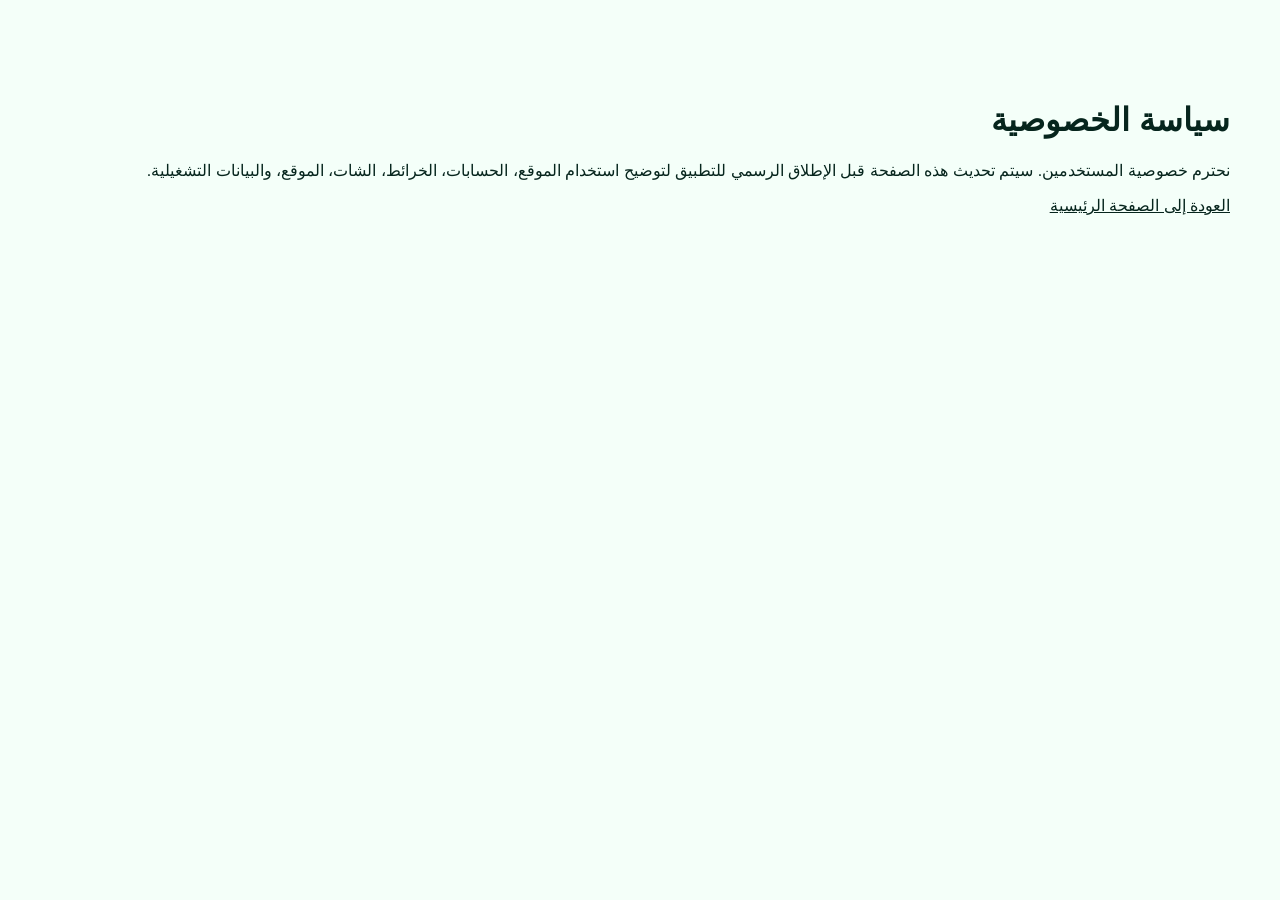
==== privacy.html @ a73cfc64 "Add files via upload" ====
<!doctype html><html lang="ar" dir="rtl"><head><meta charset="utf-8"><meta name="viewport" content="width=device-width,initial-scale=1"><title>Privacy — AloGo</title><link rel="stylesheet" href="styles.css?v=39"></head><body><main class="section"><h1>سياسة الخصوصية</h1><p>نحترم خصوصية المستخدمين. سيتم تحديث هذه الصفحة قبل الإطلاق الرسمي للتطبيق لتوضيح استخدام الموقع، الحسابات، الخرائط، الشات، الموقع، والبيانات التشغيلية.</p><p><a href="index.html">العودة إلى الصفحة الرئيسية</a></p></main></body></html>
---- styles.css ----
:root{--bg:#effcf6;--deep:#06251d;--green:#0fa76d;--green2:#006b4e;--mint:#bffbe1;--gold:#f7a934;--card:rgba(255,255,255,.82);--line:rgba(0,103,76,.12);--shadow:0 28px 80px rgba(0,79,54,.13);--radius:30px}*{box-sizing:border-box}html{scroll-behavior:smooth}body{margin:0;font-family:-apple-system,BlinkMacSystemFont,"Segoe UI",Tahoma,Arial,sans-serif;background:radial-gradient(circle at 50% 10%,#c7ffe7 0,#edfff7 35%,#f8fffc 70%);color:var(--deep);overflow-x:hidden}body:lang(ar){font-family:Tahoma,"Segoe UI",Arial,sans-serif}.skip{position:absolute;top:-100px}.motion-bg{position:fixed;inset:0;z-index:-2;overflow:hidden;background:linear-gradient(135deg,#f7fffb,#e9fff5 46%,#f9fffc)}.motion-bg:before{content:"";position:absolute;inset:-20%;background-image:linear-gradient(120deg,transparent 0 48%,rgba(10,139,92,.16) 49%,transparent 51%),linear-gradient(20deg,transparent 0 47%,rgba(4,100,71,.1) 49%,transparent 52%);background-size:270px 210px;animation:bgPan 18s linear infinite;opacity:.4}.glow{position:absolute;border-radius:50%;filter:blur(8px);opacity:.62;animation:float 8s ease-in-out infinite}.g1{width:430px;height:430px;background:#55f3b0;top:10%;right:-120px}.g2{width:350px;height:350px;background:#7de7ff;bottom:10%;left:-130px;animation-delay:-3s}.g3{width:260px;height:260px;background:#d7ffaf;top:52%;left:30%;animation-delay:-5s}.route{position:absolute;width:140vw;height:170px;border-top:3px dashed rgba(0,102,72,.22);border-radius:50%;transform:rotate(-16deg);animation:routeMove 16s linear infinite}.r1{top:13%;left:-20vw}.r2{top:46%;left:-28vw;animation-delay:-5s}.r3{bottom:4%;left:-35vw;animation-delay:-10s}.dot{position:absolute;width:14px;height:14px;border-radius:50%;background:#10c981;box-shadow:0 0 0 8px rgba(16,201,129,.15),0 0 24px #10c981;z-index:-1;animation:dotRun 7s linear infinite}.d1{top:22%;left:-20px}.d2{top:53%;left:-20px;animation-delay:-2.2s}.d3{top:77%;left:-20px;animation-delay:-4s}.d4{top:35%;left:-20px;background:#f4a634;box-shadow:0 0 0 8px rgba(244,166,52,.16),0 0 24px #f4a634;animation-delay:-5.5s}@keyframes bgPan{to{background-position:270px 210px}}@keyframes routeMove{to{transform:rotate(-16deg) translateX(180px)}}@keyframes dotRun{0%{transform:translateX(0) translateY(0);opacity:0}10%,90%{opacity:1}100%{transform:translateX(110vw) translateY(-78px);opacity:0}}@keyframes float{50%{transform:translate3d(24px,-30px,0) scale(1.08)}}a{color:inherit}.header{position:sticky;top:12px;width:min(1180px,calc(100% - 24px));margin:12px auto 0;z-index:50;display:grid;grid-template-columns:auto 1fr auto auto;align-items:center;gap:14px;padding:12px;border:1px solid rgba(8,103,73,.12);background:rgba(255,255,255,.78);backdrop-filter:blur(18px);border-radius:28px;box-shadow:0 20px 55px rgba(0,78,51,.1)}.brand{display:flex;align-items:center;gap:10px;text-decoration:none;justify-self:end}.brand-text{font-weight:1000;font-size:34px;letter-spacing:-1px}.brand-text span,.footer-brand span{color:var(--green)}.brand-img{width:54px;height:54px;border-radius:15px;object-fit:cover;box-shadow:0 10px 28px rgba(0,80,50,.18);background:transparent}.nav{display:flex;justify-content:center;gap:4px}.nav a{text-decoration:none;font-weight:900;padding:12px 14px;border-radius:15px}.nav a:hover{background:#edfff7;color:var(--green2)}.lang{border:0;background:#fff;padding:13px 18px;border-radius:18px;font-weight:900;box-shadow:inset 0 0 0 1px rgba(0,0,0,.08);color:var(--deep)}.menu{width:54px;height:54px;border:0;border-radius:18px;background:#fff;display:none;align-items:center;justify-content:center;flex-direction:column;gap:5px;box-shadow:0 12px 30px rgba(0,0,0,.08)}.menu i,.mini-menu i{width:20px;height:2px;background:#122b24;border-radius:999px}.section{width:min(1180px,calc(100% - 32px));margin:0 auto;padding:80px 0}.hero{min-height:calc(100vh - 90px);display:grid;grid-template-columns:1.02fr .98fr;align-items:center;gap:50px;padding-top:95px}.eyebrow{display:flex;align-items:center;gap:12px;color:var(--green2);font-weight:1000}.eyebrow span{width:38px;height:4px;border-radius:999px;background:linear-gradient(90deg,var(--green),var(--gold))}.hero h1{font-size:clamp(50px,7vw,92px);line-height:.96;margin:18px 0;letter-spacing:-2.2px}.hero h1 span{display:block;color:var(--green);text-shadow:0 12px 36px rgba(16,167,109,.22)}.lead{font-size:22px;line-height:1.9;color:#385b50;max-width:640px;font-weight:600}.hero-actions{display:flex;flex-wrap:wrap;gap:14px;margin:30px 0}.btn{display:inline-flex;align-items:center;justify-content:center;min-height:58px;padding:0 28px;border-radius:20px;text-decoration:none;font-weight:1000;font-size:18px}.primary{background:linear-gradient(135deg,#19df92,#047c57);color:#fff;box-shadow:0 18px 40px rgba(18,185,121,.24)}.secondary{background:#fff;box-shadow:inset 0 0 0 1px rgba(0,0,0,.08)}.chips{display:flex;flex-wrap:wrap;gap:12px}.chips span{background:rgba(255,255,255,.78);border:1px solid rgba(0,105,72,.1);border-radius:999px;padding:12px 18px;font-weight:900;color:#28594a}.hero-art{display:grid;place-items:center}.logo-stage{position:relative;width:min(530px,88vw);aspect-ratio:1;border-radius:56px}.main-icon{width:100%;height:100%;object-fit:cover;border-radius:56px;filter:drop-shadow(0 44px 72px rgba(0,65,46,.22));animation:iconFloat 5.5s ease-in-out infinite}.logo-ring{position:absolute;inset:-12px;border-radius:64px;border:1px solid rgba(25,214,137,.36);box-shadow:0 0 45px rgba(28,230,151,.18);animation:ringPulse 3.2s ease-in-out infinite}.logo-spark{position:absolute;width:16px;height:16px;border-radius:50%;background:#fff;box-shadow:0 0 16px #fff,0 0 32px #16d98c,0 0 55px #16d98c;left:22%;top:43%;animation:sparkMove 4.8s ease-in-out infinite}@keyframes iconFloat{50%{transform:translateY(-8px) scale(1.012)}}@keyframes ringPulse{50%{opacity:.45;transform:scale(1.025)}}@keyframes sparkMove{0%{left:21%;top:43%;opacity:0}14%,88%{opacity:1}45%{left:55%;top:42%}72%{left:74%;top:43%}100%{left:21%;top:43%;opacity:0}}.phone-section{display:grid;grid-template-columns:.9fr 1fr;gap:56px;align-items:center}.phone-wrap{display:grid;place-items:center}.phone{position:relative;width:min(400px,92vw);height:780px;border:11px solid #071c17;border-radius:55px;background:#fff;overflow:hidden;box-shadow:0 40px 85px rgba(0,58,42,.2)}.notch{position:absolute;top:16px;left:50%;transform:translateX(-50%);width:135px;height:38px;border-radius:999px;background:#06120f;z-index:8}.phone-head{height:86px;padding:20px 28px 8px;display:flex;align-items:center;justify-content:space-between}.phone-head strong{font-size:22px}.phone-head strong span{color:var(--green)}.avatar{display:grid;place-items:center;width:44px;height:44px;border-radius:50%;background:#08734f;color:#fff;font-weight:1000}.mini-menu{width:44px;height:44px;display:flex;align-items:center;justify-content:center;flex-direction:column;gap:5px;border:0;border-radius:15px;background:#fff;box-shadow:0 8px 24px rgba(0,0,0,.06)}.mapbox{position:relative;height:255px;overflow:hidden}.map-svg{position:absolute;inset:0;width:100%;height:100%}.map-veh{position:absolute;display:block}.map-veh.car{width:31px;height:16px;border-radius:12px 14px 5px 5px;background:#11a96d;box-shadow:0 5px 12px rgba(0,0,0,.18)}.map-veh.car:before{content:"";position:absolute;inset:3px 6px auto;height:5px;background:#eafff4;border-radius:6px}.map-veh.car:after{content:"";position:absolute;bottom:-3px;left:5px;width:5px;height:5px;border-radius:50%;background:#08221a;box-shadow:16px 0 #08221a}.map-veh.truck{width:34px;height:20px;background:#0c6047;border-radius:5px 8px 4px 4px;box-shadow:0 5px 12px rgba(0,0,0,.18)}.map-veh.truck:before{content:"";position:absolute;right:-10px;bottom:0;width:13px;height:15px;background:#0c6047;border-radius:7px 5px 3px 1px}.map-veh.truck:after{content:"";position:absolute;bottom:-3px;left:5px;width:5px;height:5px;border-radius:50%;background:#08221a;box-shadow:20px 0 #08221a}.map-veh.a{left:78px;top:86px;transform:rotate(-20deg)}.map-veh.b{right:88px;top:72px;transform:rotate(18deg)}.map-veh.c{left:188px;top:45px;transform:rotate(9deg)}.map-veh.d{right:54px;bottom:48px;transform:rotate(-14deg)}.stats{position:absolute;top:140px;left:24px;right:24px;z-index:5;display:grid;grid-template-columns:repeat(3,1fr);background:rgba(255,255,255,.93);border:1px solid #e2eee8;border-radius:24px;box-shadow:0 14px 28px rgba(0,0,0,.08);padding:12px 4px}.stats span{text-align:center;border-inline-end:1px solid #e5eee9}.stats span:last-child{border:0}.stats b{font-size:30px;display:block}.stats em{font-style:normal;color:#617a70;font-size:12px;font-weight:900}.ride-sheet{position:absolute;left:0;right:0;bottom:0;background:rgba(255,255,255,.98);border-radius:34px 34px 0 0;padding:22px 16px 18px;box-shadow:0 -18px 44px rgba(0,0,0,.12)}.grab{width:70px;height:6px;border-radius:999px;background:#d7dfdb;margin:0 auto 17px}.sheet-head{display:flex;justify-content:space-between;align-items:center;margin-bottom:13px}.sheet-head strong{font-size:28px}.sheet-head span{color:#81928b;font-weight:900}.ride{display:grid;grid-template-columns:42px 76px 1fr;gap:12px;align-items:center;min-height:80px;border:1px solid #e2e9e5;border-radius:22px;padding:10px;margin:10px 0;background:#fff}.ride.selected{border-color:#18c180;background:linear-gradient(90deg,#effff7,#fff)}.check,.radio{width:40px;height:40px;border-radius:50%;display:grid;place-items:center;font-weight:1000}.check{background:#17be7b;color:#fff}.radio{border:3px solid #d3ded9}.veh-thumb{width:76px;height:52px;border-radius:14px;background:#effbf5;display:grid;place-items:center;position:relative;overflow:hidden}.veh-thumb:before{content:"";position:absolute;inset:auto 8px 9px;height:7px;border-radius:999px;background:rgba(9,102,73,.08)}.veh-thumb:after{content:"";display:block;background:linear-gradient(135deg,#05724f,#18c982);position:relative}.car-svg:after{width:54px;height:22px;border-radius:24px 26px 8px 8px;clip-path:polygon(3% 70%,13% 42%,30% 38%,42% 20%,67% 20%,83% 40%,95% 46%,100% 72%,88% 78%,84% 96%,72% 96%,68% 78%,29% 78%,25% 96%,13% 96%,9% 78%)}.vip-svg:after{width:58px;height:22px;background:linear-gradient(135deg,#06251d,#0a6b4c);border-radius:24px 26px 8px 8px;clip-path:polygon(2% 70%,11% 38%,29% 34%,43% 14%,70% 15%,86% 37%,97% 44%,100% 70%,88% 78%,84% 96%,73% 96%,69% 78%,29% 78%,25% 96%,13% 96%,9% 78%)}.van-svg:after{width:58px;height:28px;border-radius:14px 18px 7px 7px;clip-path:polygon(4% 78%,4% 38%,22% 28%,73% 28%,91% 43%,100% 75%,91% 82%,88% 96%,76% 96%,72% 82%,28% 82%,24% 96%,12% 96%,9% 82%)}.pickup-svg:after{width:62px;height:29px;border-radius:6px;clip-path:polygon(2% 80%,2% 35%,52% 35%,52% 14%,75% 14%,91% 35%,98% 75%,89% 83%,86% 96%,75% 96%,71% 83%,29% 83%,25% 96%,14% 96%,10% 83%)}.ride b{display:block;font-size:20px}.ride small{color:#62786f;font-weight:700}.confirm{width:100%;height:58px;border:0;border-radius:20px;background:linear-gradient(135deg,#16de8e,#07865d);color:#fff;font-size:22px;font-weight:1000;margin-top:12px}.phone-caption{max-width:390px;text-align:center;color:#3f6b5b;font-weight:900}.smart-copy h2,.section-head h2,.chat-copy h2,.download h2,.support h2{font-size:clamp(34px,5vw,62px);line-height:1.05}.smart-copy p,.feature p,.audience p,.chat-copy p,.download p,.support p{color:#45695d;font-weight:650;line-height:1.8}.section-kicker,.section-head p{color:var(--green2);font-weight:1000}.section-head{text-align:center;max-width:760px;margin:0 auto 38px}.feature-grid,.audiences{display:grid;grid-template-columns:repeat(3,1fr);gap:18px}.feature,.audience,.chat-box,.download,.support{background:var(--card);border:1px solid rgba(6,93,64,.1);border-radius:28px;box-shadow:var(--shadow);backdrop-filter:blur(14px)}.feature,.audience{padding:26px}.ico{display:block;width:56px;height:56px;border-radius:18px;background:linear-gradient(135deg,#fff,#eafff5);box-shadow:inset 0 0 0 2px rgba(17,185,122,.12);position:relative}.ico:after{content:"";position:absolute;inset:17px;border-radius:8px;background:var(--green)}.feature h3{font-size:23px}.audience span{color:var(--green);font-weight:1000}.audience h2{font-size:31px}.chat-section{display:grid;grid-template-columns:1fr .9fr;gap:24px;align-items:center}.chat-box{padding:20px;background:linear-gradient(180deg,rgba(255,255,255,.93),rgba(233,255,246,.84))}.chat-top{font-weight:1000;margin-bottom:16px}.bubble{max-width:82%;padding:13px 14px;border-radius:18px 18px 5px 18px;background:#eafff4;font-weight:800;margin:10px 0}.bubble.alt{margin-inline-start:auto;background:#0eb977;color:#fff;border-radius:18px 18px 18px 5px}.voice{width:150px;display:flex;align-items:center;gap:8px;border-radius:22px;background:#fff;padding:12px 14px;box-shadow:0 12px 25px rgba(0,0,0,.06)}.voice span{height:7px;border-radius:999px;flex:1;background:linear-gradient(90deg,#13d785,#e8fff4)}.chat-input{margin-top:15px;background:#fff;border-radius:18px;padding:14px;color:#7a9289}.download,.support{display:flex;align-items:center;justify-content:space-between;gap:24px;padding:30px}.store-row,.contact-cards{display:flex;gap:12px;flex-wrap:wrap}.store{background:#061f18;color:#fff;border-radius:20px;min-width:170px;padding:14px 18px}.store small{display:block;color:#9bf2c7}.store b{font-size:20px}.contact-cards a{background:#fff;text-decoration:none;border-radius:18px;padding:14px 18px;font-weight:1000}.whatsapp{position:fixed;left:20px;bottom:20px;width:60px;height:60px;border-radius:50%;background:#18c982;display:grid;place-items:center;color:#fff;text-decoration:none;font-weight:1000;box-shadow:0 18px 40px rgba(18,190,122,.38);z-index:80}.whatsapp span{border:2px solid #fff;border-radius:999px;padding:5px;font-size:13px}.footer{width:min(1180px,calc(100% - 32px));margin:50px auto 0;padding:34px 0;display:grid;grid-template-columns:1.2fr repeat(3,.8fr);gap:22px;border-top:1px solid rgba(0,0,0,.08)}.footer-brand img{width:64px;height:64px;border-radius:18px;vertical-align:middle;margin-inline-end:10px}.footer-brand strong{font-size:28px}.footer a,.footer p{display:block;color:#567267;margin:8px 0}.copyright{grid-column:1/-1;text-align:center}.reveal{opacity:0;transform:translateY(24px);transition:opacity .7s ease,transform .7s ease}.reveal.show{opacity:1;transform:none}@media (max-width:900px){.header{grid-template-columns:auto 1fr auto;gap:10px}.menu{display:flex}.nav{position:absolute;top:78px;left:8px;right:8px;background:rgba(255,255,255,.96);box-shadow:var(--shadow);border-radius:22px;padding:16px;display:none;flex-direction:column}.nav.open{display:flex}.brand{justify-self:center}.brand-text{display:none}.brand-img{width:54px;height:54px}.hero,.phone-section,.chat-section{grid-template-columns:1fr;text-align:center}.hero{padding-top:58px;gap:20px}.hero-copy{order:2}.hero-art{order:1}.lead{margin:auto}.hero-actions,.chips{justify-content:center}.feature-grid,.audiences{grid-template-columns:1fr}.download,.support{display:block}.store-row,.contact-cards{justify-content:center;margin-top:18px}.footer{grid-template-columns:1fr 1fr}.phone{height:730px}.route{border-top-width:3px}.dot{z-index:-1}}@media (max-width:520px){.header{width:calc(100% - 18px);padding:9px;border-radius:23px;top:8px}.menu{width:52px;height:52px}.lang{max-width:135px;padding:13px 14px;font-size:16px}.section{width:calc(100% - 24px);padding:56px 0}.hero h1{font-size:44px;letter-spacing:-1px}.lead{font-size:18px}.logo-stage{width:min(305px,76vw);border-radius:36px}.main-icon{border-radius:36px}.hero-art{min-height:330px}.phone{width:min(390px,96vw);height:704px;border-width:9px;border-radius:46px}.notch{width:118px;height:33px}.phone-head{height:76px}.mapbox{height:216px}.stats{top:121px;left:16px;right:16px}.ride-sheet{padding:18px 12px}.sheet-head strong{font-size:24px}.ride{grid-template-columns:36px 68px 1fr;min-height:76px;gap:8px;border-radius:18px}.veh-thumb{width:68px;height:48px}.ride b{font-size:19px}.ride small{font-size:12px}.confirm{height:54px}.smart-copy{margin-top:8px}.footer{grid-template-columns:1fr}.whatsapp{width:56px;height:56px;bottom:16px;left:16px}.g1{width:360px;height:360px}.g2{width:280px;height:280px}.dot{width:16px;height:16px;box-shadow:0 0 0 9px rgba(16,201,129,.14),0 0 28px #10c981}.d4{box-shadow:0 0 0 9px rgba(244,166,52,.16),0 0 28px #f4a634}}


/* v34 hero update */
.mockup-stage{position:relative;width:min(540px,92vw);border-radius:42px;overflow:visible}.hero-mockup{display:block;width:100%;height:auto;border-radius:42px;box-shadow:0 42px 90px rgba(0,64,44,.22)}.mockup-badge{position:absolute;top:18px;right:18px;width:84px;height:84px;border-radius:24px;background:rgba(255,255,255,.94);box-shadow:0 18px 45px rgba(0,55,39,.18);display:grid;place-items:center;padding:8px;border:1px solid rgba(11,111,79,.12)}.mockup-badge img{width:100%;height:100%;object-fit:cover;border-radius:18px}.hero-copy .lead{max-width:620px}.chips span{font-size:15px}.hero-art{align-self:center}.phone-section{padding-top:40px}@media (max-width:900px){.hero{min-height:auto;padding-top:42px;gap:28px}.mockup-stage{width:min(430px,90vw)}.mockup-badge{width:72px;height:72px;top:14px;right:14px}.hero-copy{order:2}.hero-art{order:1}.hero-copy .lead{max-width:none}}@media (max-width:520px){.hero{padding-top:26px;gap:18px}.mockup-stage{width:min(340px,88vw)}.hero-mockup{border-radius:32px}.mockup-badge{width:62px;height:62px;border-radius:18px;padding:6px;top:12px;right:12px}.hero-copy h1{font-size:clamp(38px,10vw,52px)}.hero-copy .lead{font-size:17px;line-height:1.75}.chips span{font-size:14px;padding:10px 14px}}

/* V35 — mobile-first animation reliability and final hero polish */
body{position:relative;background:#f4fff9;}
.motion-bg{
  z-index:0 !important;
  pointer-events:none;
  -webkit-transform:translateZ(0);
  transform:translateZ(0);
  will-change:transform;
  background:
    radial-gradient(circle at 18% 18%, rgba(61,242,172,.30), transparent 34%),
    radial-gradient(circle at 86% 76%, rgba(14,199,131,.26), transparent 30%),
    linear-gradient(135deg,#f8fffc 0%,#e9fff5 48%,#f7fffb 100%) !important;
}
.header, main, .footer, .whatsapp{position:relative;z-index:3}
.motion-bg .glow{z-index:0;will-change:transform,opacity;-webkit-transform:translateZ(0);transform:translateZ(0)}
.motion-bg .route{
  z-index:1;
  will-change:transform,opacity;
  -webkit-transform:translateZ(0) rotate(-16deg);
  transform:translateZ(0) rotate(-16deg);
  opacity:.9;
  border-top-color:rgba(0,102,72,.28);
}
.motion-bg .dot,
.motion-bg .trail-dot{
  z-index:2 !important;
  will-change:transform,opacity;
  -webkit-transform:translate3d(0,0,0);
  transform:translate3d(0,0,0);
  backface-visibility:hidden;
  -webkit-backface-visibility:hidden;
}
.motion-bg .trail-dot{
  position:absolute;
  width:13px;
  height:13px;
  border-radius:999px;
  background:#12d78b;
  box-shadow:0 0 0 8px rgba(18,215,139,.13),0 0 26px rgba(18,215,139,.95);
  opacity:0;
  -webkit-animation:trailRunA 7.5s linear infinite;
  animation:trailRunA 7.5s linear infinite;
}
.motion-bg .trail-dot.amber{
  background:#f4a533;
  box-shadow:0 0 0 8px rgba(244,165,51,.14),0 0 26px rgba(244,165,51,.95);
}
.t1{top:15%;left:-20px;animation-delay:0s}
.t2{top:33%;left:-20px;animation-delay:-1.5s}
.t3{top:51%;left:-20px;animation-delay:-3s}
.t4{top:70%;left:-20px;animation-delay:-4.5s}
.t5{top:82%;left:-20px;animation-delay:-6s}
.t6{top:24%;left:-20px;animation-delay:-5.2s}
@keyframes trailRunA{
  0%{opacity:0;transform:translate3d(0,0,0) scale(.75)}
  8%{opacity:1}
  52%{opacity:1;transform:translate3d(52vw,-38px,0) scale(1)}
  92%{opacity:1}
  100%{opacity:0;transform:translate3d(112vw,-104px,0) scale(.75)}
}
@-webkit-keyframes trailRunA{
  0%{opacity:0;-webkit-transform:translate3d(0,0,0) scale(.75)}
  8%{opacity:1}
  52%{opacity:1;-webkit-transform:translate3d(52vw,-38px,0) scale(1)}
  92%{opacity:1}
  100%{opacity:0;-webkit-transform:translate3d(112vw,-104px,0) scale(.75)}
}
.hero-mockup{background:#fff;object-fit:cover}
.mockup-stage:before{
  content:"";
  position:absolute;
  inset:-18px;
  border-radius:48px;
  background:linear-gradient(135deg,rgba(22,217,140,.28),rgba(255,255,255,.04),rgba(244,166,52,.14));
  filter:blur(18px);
  z-index:-1;
}
.mockup-badge{display:none}
.hero-copy .eyebrow b{line-height:1.6}
.hero h1{max-width:720px}
.hero .lead{max-width:700px}
.chips span{backdrop-filter:blur(10px);-webkit-backdrop-filter:blur(10px)}
@media (max-width:900px){
  .motion-bg .route{border-top-width:2.5px}
  .motion-bg .trail-dot{width:14px;height:14px}
  .hero{padding-top:34px}
  .hero-copy{padding-bottom:10px}
  .mockup-stage{margin:auto}
}
@media (max-width:520px){
  .motion-bg{background:
    radial-gradient(circle at 20% 18%, rgba(61,242,172,.36), transparent 34%),
    radial-gradient(circle at 84% 72%, rgba(14,199,131,.32), transparent 30%),
    linear-gradient(135deg,#f8fffc 0%,#e9fff5 48%,#f7fffb 100%) !important;}
  .motion-bg .route{opacity:.78}
  .motion-bg .trail-dot{width:15px;height:15px;box-shadow:0 0 0 9px rgba(18,215,139,.14),0 0 30px rgba(18,215,139,.95)}
  .motion-bg .trail-dot.amber{box-shadow:0 0 0 9px rgba(244,165,51,.14),0 0 30px rgba(244,165,51,.95)}
  .hero-copy h1{text-align:center}
  .hero-copy .lead{text-align:center}
  .eyebrow{justify-content:center}
  .hero-actions{margin-top:22px}
  .mockup-stage:before{inset:-12px;border-radius:38px;filter:blur(15px)}
  .phone-section{padding-top:36px}
}
@media (prefers-reduced-motion:reduce){
  .reveal{transition:none!important}
}


/* V36 final polish */
.brand,.footer-brand strong,.hero .wordmark{white-space:nowrap}
.brand-text,.footer-brand strong{font-weight:1000;letter-spacing:-.02em}
.brand-text .alo,.footer-brand .alo,.hero .wordmark .alo{color:#101717}
.brand-text .go,.footer-brand .go,.hero .wordmark .go{color:#18a96f}
.brand-text{font-size:34px;display:inline-flex;align-items:baseline;gap:0}
.hero h1{font-size:clamp(42px,5.8vw,76px);line-height:1.02;max-width:680px}
.hero h1 .wordmark{display:block;margin-top:10px;font-size:.95em;text-shadow:none}
.hero h1 .wordmark .alo,.hero h1 .wordmark .go{display:inline-block}
.hero-copy{position:relative;z-index:3}
.hero .lead{font-size:20px;line-height:1.95}
.mockup-stage{max-width:560px}
.hero-mockup{
  animation:heroPhoneFloat 6.5s ease-in-out infinite;
  transform-origin:center center;
  box-shadow:0 38px 90px rgba(0,64,44,.18),0 8px 24px rgba(0,0,0,.06);
}
@keyframes heroPhoneFloat{
  0%,100%{transform:translateY(0) rotate(-1.2deg) scale(1)}
  50%{transform:translateY(-12px) rotate(.8deg) scale(1.012)}
}
.phone-section{display:none !important}
.hero{min-height:auto;padding-bottom:20px}
.header{grid-template-columns:auto 1fr auto auto}
.brand{gap:12px}
.brand-img{width:56px;height:56px;flex:0 0 56px}
.nav a{font-size:15px}
.footer-brand strong{font-size:28px}
@media (min-width:901px){
  .hero{grid-template-columns:.95fr 1.05fr;gap:60px;align-items:center}
  .hero-copy{text-align:right}
  .hero .lead{max-width:650px}
}
@media (max-width:900px){
  .header{grid-template-columns:auto 1fr auto;align-items:center}
  .brand{justify-self:center;gap:8px;max-width:calc(100vw - 190px)}
  .brand-text{display:inline-flex !important;font-size:26px}
  .brand-img{width:46px;height:46px;flex-basis:46px;border-radius:13px}
  .lang{justify-self:start}
  .menu{justify-self:end}
  .hero{gap:26px}
  .hero-copy{order:2}
  .hero-art{order:1}
  .hero h1{max-width:none;font-size:clamp(38px,8vw,58px)}
  .hero h1 .wordmark{margin-top:8px}
  .hero .lead{font-size:18px;line-height:1.85;max-width:none}
}
@media (max-width:520px){
  .header{padding:10px 10px;border-radius:24px;grid-template-columns:52px 1fr 130px;gap:8px}
  .brand{max-width:none;justify-self:center}
  .brand-text{display:inline-flex !important;font-size:24px}
  .brand-img{width:42px;height:42px;flex-basis:42px;border-radius:12px}
  .lang{max-width:130px;padding:12px 12px;font-size:15px;border-radius:16px}
  .menu{width:50px;height:50px;border-radius:16px}
  .hero{padding-top:24px;gap:16px}
  .hero h1{font-size:clamp(34px,10vw,50px);line-height:1.05;margin:14px 0}
  .hero h1 .wordmark{font-size:1.02em}
  .eyebrow{font-size:14px}
  .lead{font-size:17px;line-height:1.8}
  .mockup-stage{width:min(350px,92vw)}
  .hero-mockup{border-radius:34px;animation-duration:5.8s}
  .chips{gap:10px}
  .chips span{padding:10px 14px;font-size:14px}
}


/* V37 — lock AloGo wordmark order in RTL/LTR */
.brand-text,
.hero .wordmark,
.footer-brand strong{
  direction:ltr !important;
  unicode-bidi:isolate !important;
  display:inline-flex !important;
  flex-direction:row !important;
  align-items:baseline;
  justify-content:center;
  gap:0;
}
.brand-text .alo,
.hero .wordmark .alo,
.footer-brand .alo{
  color:#101717 !important;
  display:inline-block !important;
}
.brand-text .go,
.hero .wordmark .go,
.footer-brand .go{
  color:#18a96f !important;
  display:inline-block !important;
}
.hero h1 .wordmark{
  direction:ltr !important;
  unicode-bidi:isolate !important;
}
@media (max-width:520px){
  .brand-text{font-size:24px !important; min-width:74px;}
}


/* V38 — menu overlay, translation polish, WhatsApp always accessible */
.header{overflow:visible}
@media (max-width:900px){
  .nav{
    position:fixed !important;
    top:calc(env(safe-area-inset-top) + 92px) !important;
    left:16px !important;
    right:16px !important;
    z-index:9999 !important;
    max-height:calc(100vh - 120px);
    overflow:auto;
    background:rgba(255,255,255,.97) !important;
    -webkit-backdrop-filter:blur(18px);
    backdrop-filter:blur(18px);
    border:1px solid rgba(7,92,65,.12);
    box-shadow:0 30px 80px rgba(0,53,36,.22);
    padding:14px !important;
    border-radius:24px !important;
  }
  .nav.open{display:flex !important}
  .nav a{font-size:18px;text-align:center;padding:16px;border-radius:16px}
  body.menu-open:before{
    content:"";
    position:fixed;
    inset:0;
    z-index:9990;
    background:rgba(5,35,25,.16);
    -webkit-backdrop-filter:blur(2px);
    backdrop-filter:blur(2px);
  }
  body.menu-open .header{z-index:10000}
}
.whatsapp{
  position:fixed !important;
  z-index:10001 !important;
  inset:auto auto calc(18px + env(safe-area-inset-bottom)) 18px !important;
  width:58px;height:58px;
}
.whatsapp:active{transform:scale(.96)}
@media (max-width:520px){
  .whatsapp{width:54px;height:54px;left:14px!important;bottom:calc(14px + env(safe-area-inset-bottom))!important}
  .whatsapp span{font-size:12px}
}


/* V39 — trust, footer, store CTA polish */
.download-side{display:grid;gap:12px}
.store-note{
  margin:0;
  color:#406b5d;
  font-weight:800;
  line-height:1.6;
  text-align:center;
}
.trust-strip{
  display:grid;
  grid-template-columns:repeat(3,1fr);
  gap:16px;
  padding-top:28px;
  padding-bottom:28px;
}
.trust-card{
  background:rgba(255,255,255,.82);
  border:1px solid rgba(6,93,64,.10);
  border-radius:28px;
  box-shadow:0 22px 60px rgba(0,79,54,.10);
  padding:24px;
  display:grid;
  gap:8px;
  backdrop-filter:blur(14px);
  -webkit-backdrop-filter:blur(14px);
}
.trust-card strong{
  font-size:22px;
  color:#073e30;
}
.trust-card span{
  color:#45695d;
  font-weight:750;
  line-height:1.7;
}
.footer a:hover{color:var(--green2)}
.store{
  transition:transform .25s ease, box-shadow .25s ease;
}
.store:hover{
  transform:translateY(-3px);
  box-shadow:0 18px 35px rgba(0,51,35,.16);
}
@media (max-width:900px){
  .trust-strip{grid-template-columns:1fr}
  .trust-card{text-align:center}
}
@media (max-width:520px){
  .download-side{margin-top:18px}
  .store-note{font-size:14px}
  .trust-strip{padding-top:20px;padding-bottom:20px}
}
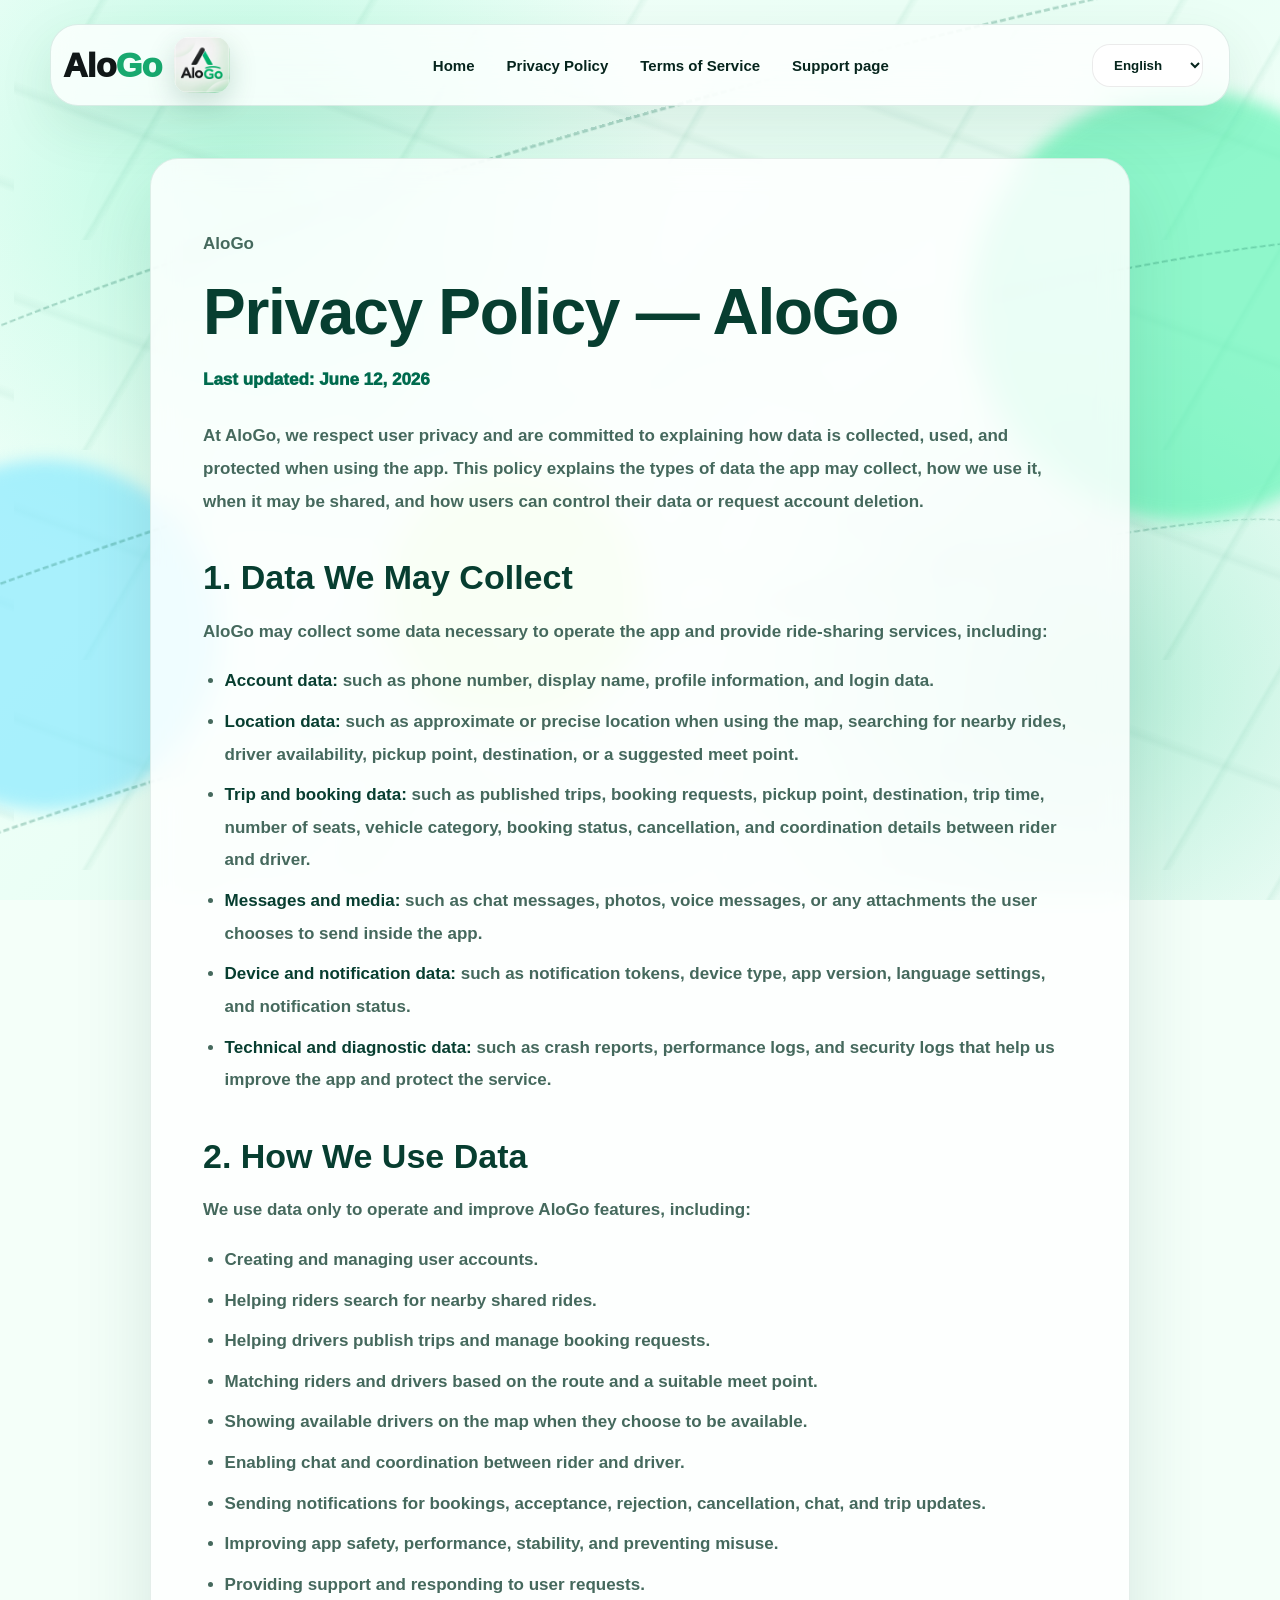
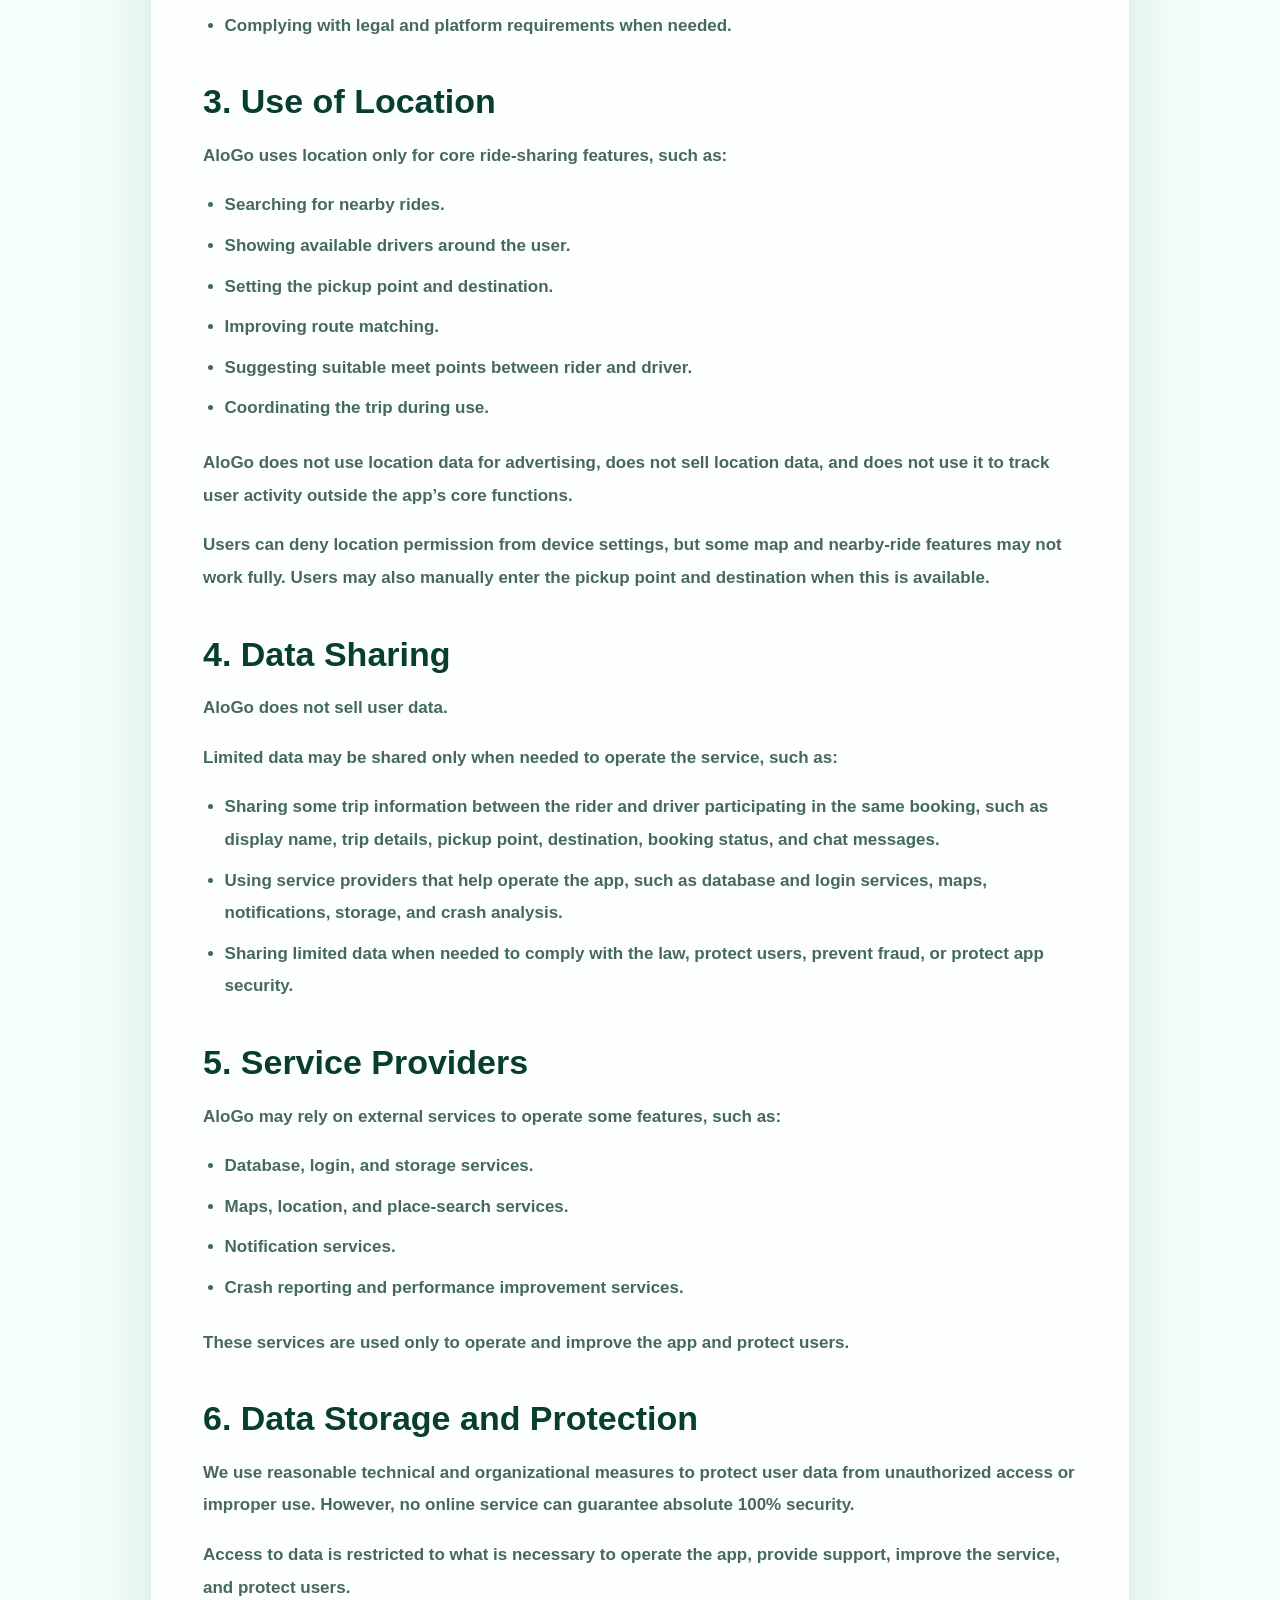
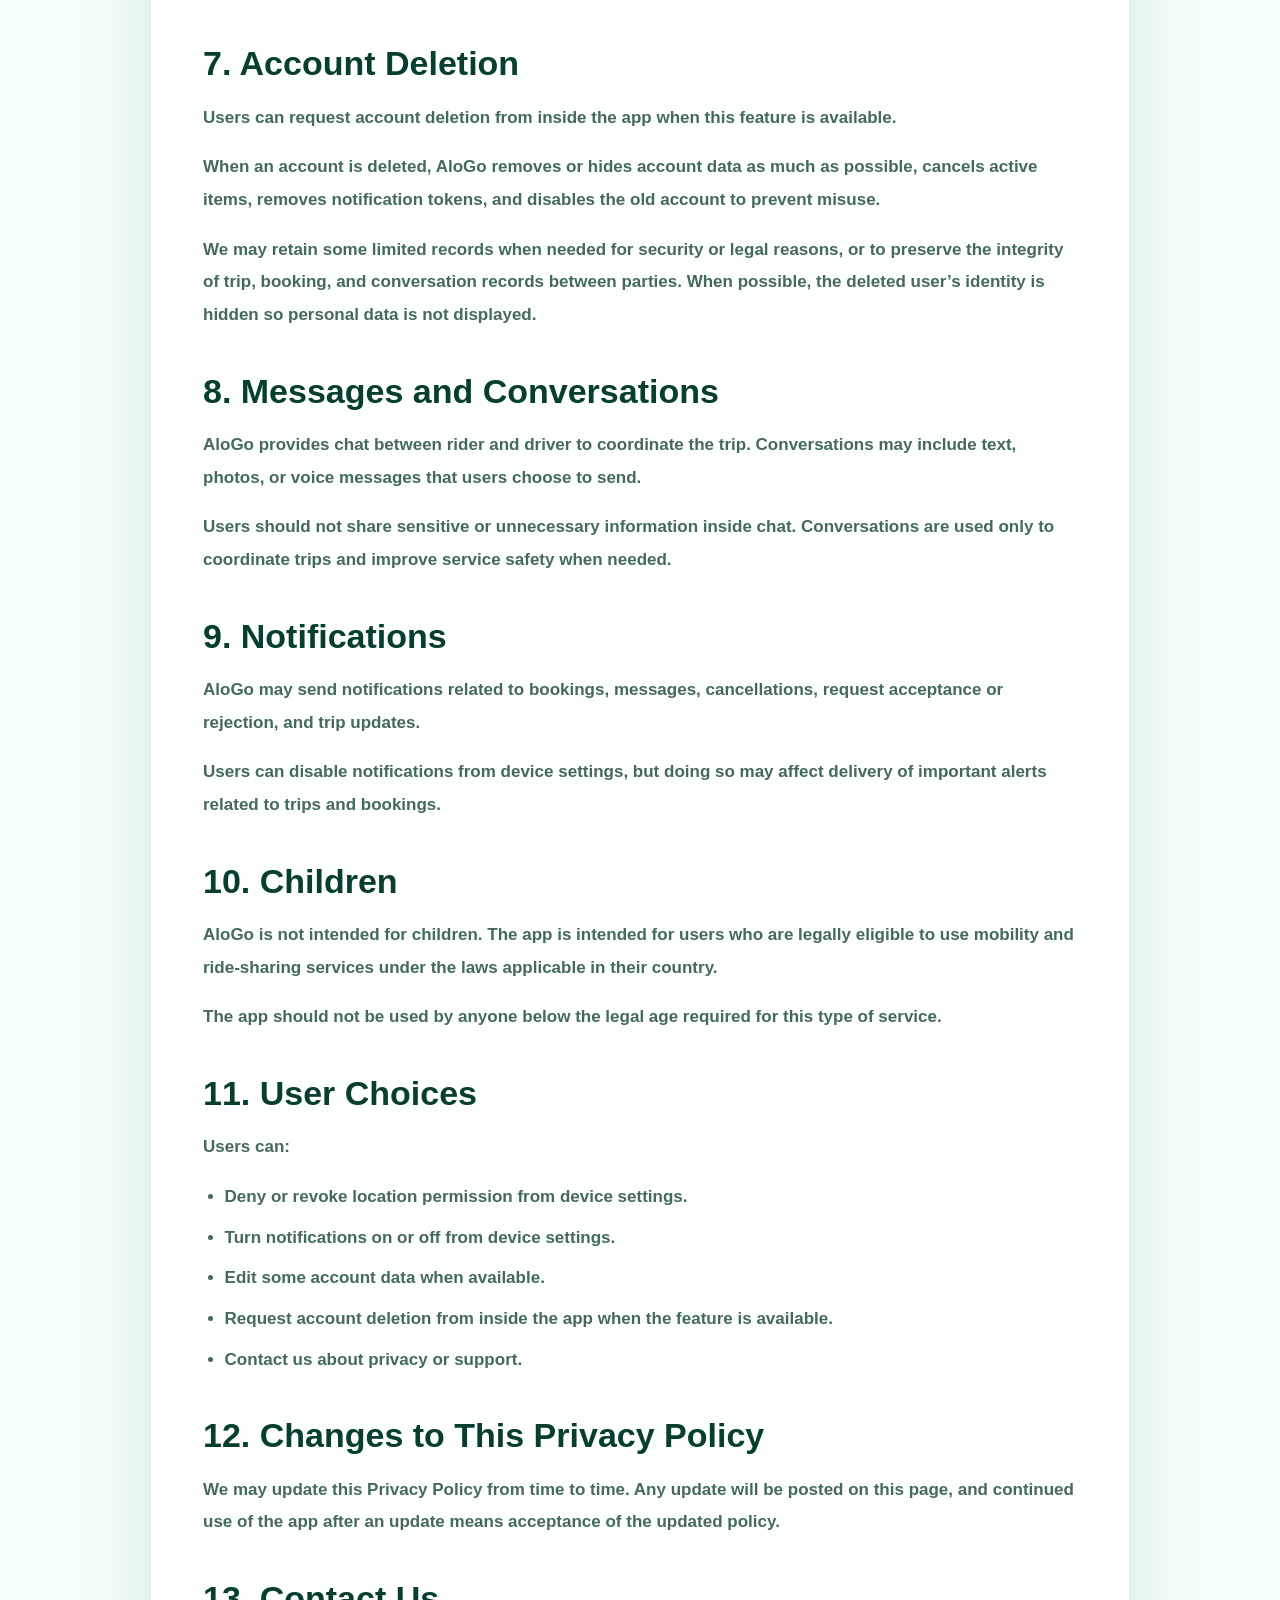
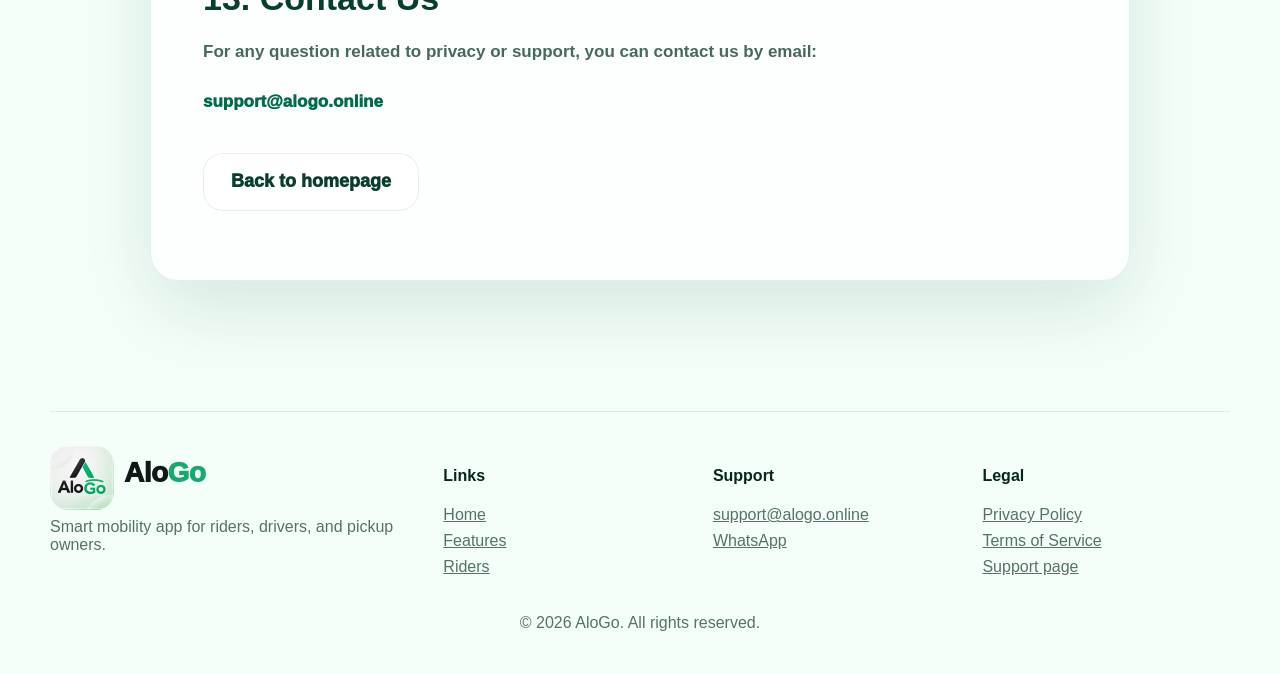
==== commit 15ca9f59: "Add files via upload" ====
--- a/privacy.html
+++ b/privacy.html
@@ -1 +1,157 @@
-<!doctype html><html lang="ar" dir="rtl"><head><meta charset="utf-8"><meta name="viewport" content="width=device-width,initial-scale=1"><title>Privacy — AloGo</title><link rel="stylesheet" href="styles.css?v=39"></head><body><main class="section"><h1>سياسة الخصوصية</h1><p>نحترم خصوصية المستخدمين. سيتم تحديث هذه الصفحة قبل الإطلاق الرسمي للتطبيق لتوضيح استخدام الموقع، الحسابات، الخرائط، الشات، الموقع، والبيانات التشغيلية.</p><p><a href="index.html">العودة إلى الصفحة الرئيسية</a></p></main></body></html>+<!doctype html>
+<html lang="ar" dir="rtl">
+<head>
+  <meta charset="utf-8">
+  <meta name="viewport" content="width=device-width, initial-scale=1, viewport-fit=cover">
+  <title data-i18n="privacy_meta_title">AloGo — سياسة الخصوصية</title>
+  <meta name="description" data-i18n-content="privacy_meta_description" content="سياسة خصوصية AloGo: كيفية جمع البيانات واستخدامها وحمايتها وحقوق المستخدم في التحكم ببياناته وحذف حسابه.">
+  <meta name="theme-color" content="#073e30">
+  <link rel="canonical" href="https://www.alogo.online/privacy.html">
+  <link rel="icon" href="favicon.png?v=40">
+  <link rel="apple-touch-icon" href="apple-touch-icon.png?v=40">
+  <link rel="stylesheet" href="styles.css?v=40">
+</head>
+<body>
+  <a class="skip" href="#main" data-i18n="skip">تجاوز إلى المحتوى</a>
+
+  <div class="motion-bg" aria-hidden="true">
+    <span class="glow g1"></span><span class="glow g2"></span><span class="glow g3"></span>
+    <span class="route r1"></span><span class="route r2"></span><span class="route r3"></span>
+    <span class="trail-dot t1"></span><span class="trail-dot t2"></span><span class="trail-dot t3"></span>
+    <span class="trail-dot t4 amber"></span><span class="trail-dot t5"></span><span class="trail-dot t6 amber"></span>
+  </div>
+
+  <header class="header">
+    <button class="menu" id="menuBtn" aria-label="Menu" aria-expanded="false"><i></i><i></i><i></i></button>
+    <a class="brand" href="index.html" aria-label="AloGo">
+      <span class="brand-text" dir="ltr"><span class="alo">Alo</span><span class="go">Go</span></span>
+      <img src="alogo-icon.png?v=40" alt="AloGo" class="brand-img">
+    </a>
+    <nav class="nav" id="nav">
+      <a href="index.html" data-i18n="nav_home">الرئيسية</a>
+      <a href="privacy.html" data-i18n="privacy">سياسة الخصوصية</a>
+      <a href="terms.html" data-i18n="terms">شروط الخدمة</a>
+      <a href="support.html" data-i18n="support_page">صفحة الدعم</a>
+    </nav>
+    <select class="lang" id="lang" aria-label="Language">
+      <option value="ar">العربية</option><option value="en">English</option><option value="fr">Français</option><option value="de">Deutsch</option><option value="es">Español</option><option value="tr">Türkçe</option><option value="ro">Română</option>
+    </select>
+  </header>
+
+  <main id="main" class="section policy-section">
+    <article class="feature policy-card reveal" data-i18n="privacy_policy_body">
+<p class="section-kicker">AloGo</p>
+<h1>سياسة الخصوصية — AloGo</h1>
+<p class="policy-updated">آخر تحديث: 12 يونيو 2026</p>
+<p>نحن في AloGo نحترم خصوصية المستخدمين، ونلتزم بتوضيح كيفية جمع البيانات واستخدامها وحمايتها عند استخدام التطبيق. توضّح هذه السياسة نوع البيانات التي قد يجمعها التطبيق، وكيف نستخدمها، ومتى يمكن مشاركتها، وكيف يمكن للمستخدم التحكم ببياناته أو طلب حذف حسابه.</p>
+
+<h2>1. البيانات التي قد نجمعها</h2>
+<p>قد يجمع AloGo بعض البيانات اللازمة لتشغيل التطبيق وتقديم خدمات مشاركة الرحلات، وتشمل:</p>
+<ul>
+  <li><strong>بيانات الحساب:</strong> مثل رقم الهاتف، الاسم الظاهر، معلومات الملف الشخصي، وبيانات تسجيل الدخول.</li>
+  <li><strong>بيانات الموقع:</strong> مثل الموقع التقريبي أو الدقيق عند استخدام الخريطة، البحث عن الرحلات القريبة، توفر السائق، نقطة الانطلاق، الوجهة، أو اقتراح نقطة اللقاء.</li>
+  <li><strong>بيانات الرحلات والحجوزات:</strong> مثل الرحلات المنشورة، طلبات الحجز، نقطة الانطلاق، الوجهة، وقت الرحلة، عدد المقاعد، فئة المركبة، حالة الحجز، الإلغاء، وتفاصيل التنسيق بين الراكب والسائق.</li>
+  <li><strong>الرسائل والوسائط:</strong> مثل رسائل الدردشة، الصور، الرسائل الصوتية، أو أي مرفقات يختار المستخدم إرسالها داخل التطبيق.</li>
+  <li><strong>بيانات الجهاز والإشعارات:</strong> مثل رموز الإشعارات، نوع الجهاز، إصدار التطبيق، إعدادات اللغة، وحالة الإشعارات.</li>
+  <li><strong>بيانات تقنية وتشخيصية:</strong> مثل تقارير الأعطال، سجلات الأداء، وسجلات الأمان التي تساعدنا على تحسين التطبيق وحماية الخدمة.</li>
+</ul>
+
+<h2>2. كيف نستخدم البيانات</h2>
+<p>نستخدم البيانات فقط لتشغيل وتحسين ميزات AloGo، ومنها:</p>
+<ul>
+  <li>إنشاء وإدارة حسابات المستخدمين.</li>
+  <li>مساعدة الركاب على البحث عن الرحلات المشتركة القريبة.</li>
+  <li>مساعدة السائقين على نشر الرحلات وإدارة طلبات الحجز.</li>
+  <li>مطابقة الركاب والسائقين حسب المسار ونقطة اللقاء المناسبة.</li>
+  <li>عرض السائقين المتاحين على الخريطة عندما يختارون أن يكونوا متاحين.</li>
+  <li>تفعيل الدردشة والتنسيق بين الراكب والسائق.</li>
+  <li>إرسال إشعارات الحجز، القبول، الرفض، الإلغاء، الدردشة، وتحديثات الرحلة.</li>
+  <li>تحسين أمان التطبيق، الأداء، الاستقرار، ومنع إساءة الاستخدام.</li>
+  <li>تقديم الدعم والرد على طلبات المستخدمين.</li>
+  <li>الالتزام بالمتطلبات القانونية ومتطلبات المنصات عند الحاجة.</li>
+</ul>
+
+<h2>3. استخدام الموقع</h2>
+<p>يستخدم AloGo الموقع فقط للميزات الأساسية المتعلقة بمشاركة الرحلات، مثل:</p>
+<ul>
+  <li>البحث عن الرحلات القريبة.</li>
+  <li>عرض السائقين المتاحين حول المستخدم.</li>
+  <li>تحديد نقطة الانطلاق والوجهة.</li>
+  <li>تحسين مطابقة المسارات.</li>
+  <li>اقتراح نقاط لقاء مناسبة بين الراكب والسائق.</li>
+  <li>تنسيق الرحلة أثناء الاستخدام.</li>
+</ul>
+<p>لا يستخدم AloGo بيانات الموقع للإعلانات، ولا يبيع بيانات الموقع، ولا يستخدمها لتتبع نشاط المستخدم خارج وظائف التطبيق الأساسية.</p>
+<p>يمكن للمستخدم رفض إذن الموقع من إعدادات الجهاز، لكن بعض ميزات الخريطة والرحلات القريبة قد لا تعمل بشكل كامل. يمكن للمستخدم أيضًا إدخال نقطة الانطلاق والوجهة يدويًا عند توفر ذلك.</p>
+
+<h2>4. مشاركة البيانات</h2>
+<p>لا يبيع AloGo بيانات المستخدمين.</p>
+<p>قد تتم مشاركة بيانات محدودة فقط عند الحاجة لتشغيل الخدمة، مثل:</p>
+<ul>
+  <li>مشاركة بعض معلومات الرحلة بين الراكب والسائق المشاركين في نفس الحجز، مثل الاسم الظاهر، تفاصيل الرحلة، نقطة الانطلاق، الوجهة، حالة الحجز، ورسائل الدردشة.</li>
+  <li>استخدام مزودي خدمات يساعدون في تشغيل التطبيق، مثل خدمات قاعدة البيانات وتسجيل الدخول، الخرائط، الإشعارات، التخزين، وتحليل الأعطال.</li>
+  <li>مشاركة بيانات محدودة عند الحاجة للالتزام بالقانون، حماية المستخدمين، منع الاحتيال، أو حماية أمان التطبيق.</li>
+</ul>
+
+<h2>5. مزودو الخدمات</h2>
+<p>قد يعتمد AloGo على خدمات خارجية لتشغيل بعض الميزات، مثل:</p>
+<ul>
+  <li>خدمات قاعدة البيانات وتسجيل الدخول والتخزين.</li>
+  <li>خدمات الخرائط والموقع والبحث عن الأماكن.</li>
+  <li>خدمات الإشعارات.</li>
+  <li>خدمات تقارير الأعطال وتحسين الأداء.</li>
+</ul>
+<p>تُستخدم هذه الخدمات فقط لتشغيل التطبيق وتحسينه وحماية المستخدمين.</p>
+
+<h2>6. تخزين البيانات وحمايتها</h2>
+<p>نستخدم إجراءات تقنية وتنظيمية معقولة لحماية بيانات المستخدمين من الوصول غير المصرح به أو الاستخدام غير المناسب. ومع ذلك، لا يمكن لأي خدمة عبر الإنترنت ضمان أمان مطلق بنسبة 100%.</p>
+<p>يتم تقييد الوصول إلى البيانات على ما هو ضروري لتشغيل التطبيق، تقديم الدعم، تحسين الخدمة، وحماية المستخدمين.</p>
+
+<h2>7. حذف الحساب</h2>
+<p>يمكن للمستخدم طلب حذف حسابه من داخل التطبيق عند توفر هذه الميزة.</p>
+<p>عند حذف الحساب، يقوم AloGo بإزالة أو إخفاء بيانات الحساب قدر الإمكان، وإلغاء العناصر النشطة، وإزالة رموز الإشعارات، وتعطيل الحساب القديم لمنع إساءة الاستخدام.</p>
+<p>قد نحتفظ ببعض السجلات المحدودة عند الحاجة لأسباب أمنية أو قانونية أو للحفاظ على سلامة سجل الرحلات والحجوزات والمحادثات بين الأطراف. عند الإمكان، يتم إخفاء هوية المستخدم المحذوف حتى لا تظهر بياناته الشخصية.</p>
+
+<h2>8. الرسائل والمحادثات</h2>
+<p>يوفر AloGo ميزة الدردشة بين الراكب والسائق لتنسيق الرحلة. قد تتضمن المحادثات نصوصًا أو صورًا أو رسائل صوتية يرسلها المستخدم باختياره.</p>
+<p>يجب على المستخدمين عدم مشاركة معلومات حساسة أو غير ضرورية داخل الدردشة. تُستخدم المحادثات فقط لتنسيق الرحلات وتحسين أمان الخدمة عند الحاجة.</p>
+
+<h2>9. الإشعارات</h2>
+<p>قد يرسل AloGo إشعارات متعلقة بالحجوزات، الرسائل، الإلغاء، قبول أو رفض الطلب، وتحديثات الرحلات.</p>
+<p>يمكن للمستخدم تعطيل الإشعارات من إعدادات الجهاز، لكن تعطيلها قد يؤثر على وصول التنبيهات المهمة المتعلقة بالرحلات والحجوزات.</p>
+
+<h2>10. الأطفال</h2>
+<p>AloGo غير مخصص للأطفال. التطبيق مخصص للمستخدمين المؤهلين قانونيًا لاستخدام خدمات التنقل ومشاركة الرحلات حسب القوانين المعمول بها في بلدهم.</p>
+<p>يجب عدم استخدام التطبيق من قبل أي شخص دون السن القانوني المطلوب لهذا النوع من الخدمات.</p>
+
+<h2>11. اختيارات المستخدم</h2>
+<p>يمكن للمستخدم:</p>
+<ul>
+  <li>رفض أو إلغاء إذن الموقع من إعدادات الجهاز.</li>
+  <li>تشغيل أو إيقاف الإشعارات من إعدادات الجهاز.</li>
+  <li>تعديل بعض بيانات الحساب عند توفر ذلك.</li>
+  <li>طلب حذف الحساب من داخل التطبيق عند توفر الميزة.</li>
+  <li>التواصل معنا بخصوص الخصوصية أو الدعم.</li>
+</ul>
+
+<h2>12. التغييرات على سياسة الخصوصية</h2>
+<p>قد نقوم بتحديث سياسة الخصوصية من وقت لآخر. سيتم نشر أي تحديث على هذه الصفحة، ويُعد استمرار استخدام التطبيق بعد التحديث قبولًا بالسياسة المحدّثة.</p>
+
+<h2>13. التواصل معنا</h2>
+<p>لأي سؤال متعلق بالخصوصية أو الدعم، يمكن التواصل معنا عبر البريد الإلكتروني:</p>
+<p><a href="mailto:support@alogo.online">support@alogo.online</a></p>
+<p class="policy-back"><a class="btn secondary" href="index.html">العودة إلى الصفحة الرئيسية</a></p>
+    </article>
+  </main>
+
+  <footer class="footer">
+    <div class="footer-brand"><img src="alogo-icon.png?v=40" alt="AloGo"><strong dir="ltr"><span class="alo">Alo</span><span class="go">Go</span></strong><p data-i18n="footer_desc">تطبيق تنقل ذكي للركاب والسائقين وأصحاب البيك أب.</p></div>
+    <div><h4 data-i18n="footer_links">روابط</h4><a href="index.html" data-i18n="nav_home">الرئيسية</a><a href="index.html#features" data-i18n="nav_features">المزايا</a><a href="index.html#riders" data-i18n="nav_riders">للركاب</a></div>
+    <div><h4 data-i18n="footer_support">الدعم</h4><a href="mailto:support@alogo.online">support@alogo.online</a><a href="https://wa.me/40799989477">WhatsApp</a></div>
+    <div><h4 data-i18n="footer_legal">قانوني</h4><a href="privacy.html" data-i18n="privacy">سياسة الخصوصية</a><a href="terms.html" data-i18n="terms">شروط الخدمة</a><a href="support.html" data-i18n="support_page">صفحة الدعم</a></div>
+    <p class="copyright" data-i18n="copyright">© 2026 AloGo. جميع الحقوق محفوظة.</p>
+  </footer>
+
+  <script src="script.js?v=40"></script>
+</body>
+</html>
--- a/styles.css
+++ b/styles.css
@@ -311,3 +311,17 @@
   .store-note{font-size:14px}
   .trust-strip{padding-top:20px;padding-bottom:20px}
 }
+/* V40 — privacy policy page */
+.policy-section{padding-top:64px}
+.policy-card{max-width:980px;margin:auto;padding:clamp(24px,5vw,52px);text-align:start}
+.policy-card h1{font-size:clamp(36px,5.4vw,64px);line-height:1.08;margin:10px 0 8px;letter-spacing:-.02em;color:#073e30}
+.policy-card h2{font-size:clamp(23px,3vw,34px);line-height:1.25;margin:38px 0 12px;color:#073e30}
+.policy-card p,.policy-card li{color:#45695d;font-weight:650;line-height:1.92;font-size:17px}
+.policy-card ul{padding-inline-start:1.35em;margin:12px 0 22px;display:grid;gap:8px}
+.policy-card strong{color:#073e30}
+.policy-card a{color:var(--green2);font-weight:1000;text-decoration:none}
+.policy-card a:hover{text-decoration:underline}
+.policy-updated{color:var(--green2)!important;font-weight:1000!important;margin-bottom:24px!important}
+.policy-back{margin-top:34px!important}
+.policy-back .btn{color:#073e30;text-decoration:none}
+@media (max-width:520px){.policy-section{padding-top:38px}.policy-card{border-radius:24px;padding:22px}.policy-card p,.policy-card li{font-size:16px;line-height:1.85}.policy-card h2{margin-top:30px}}
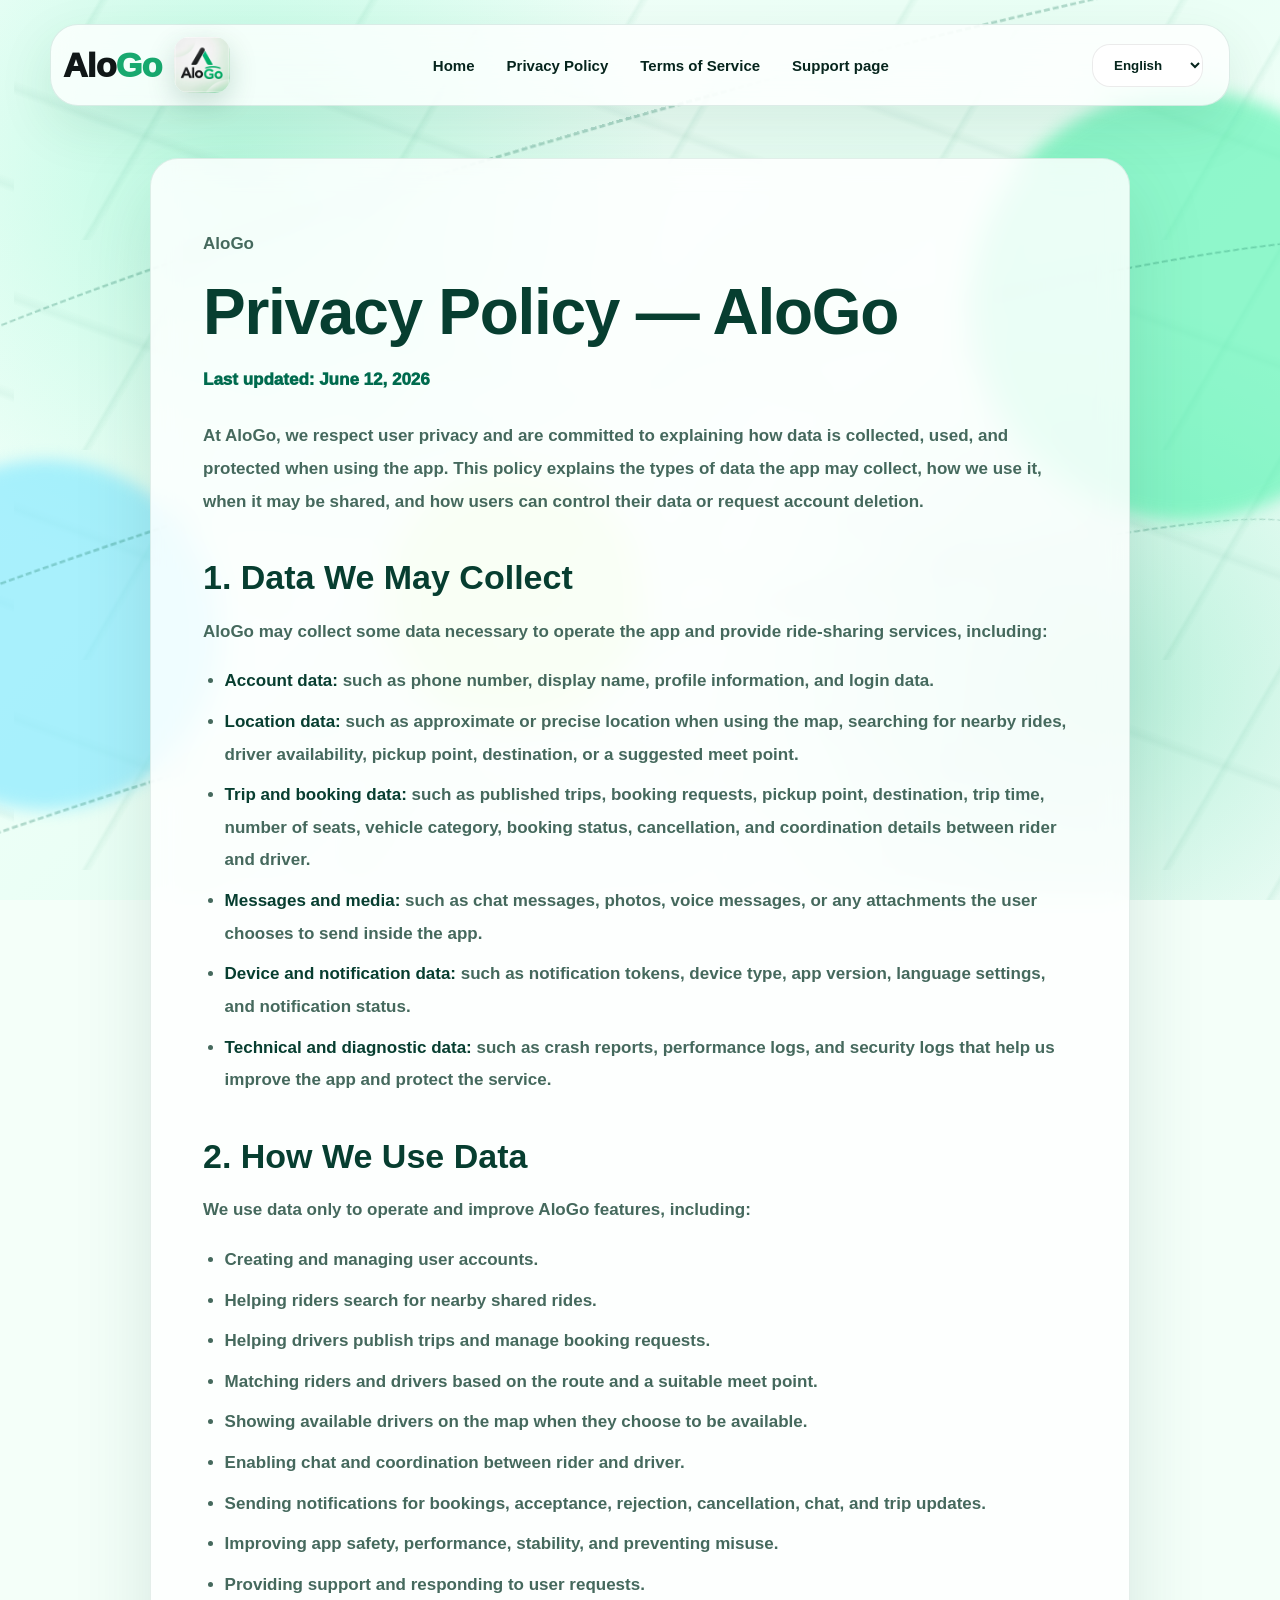
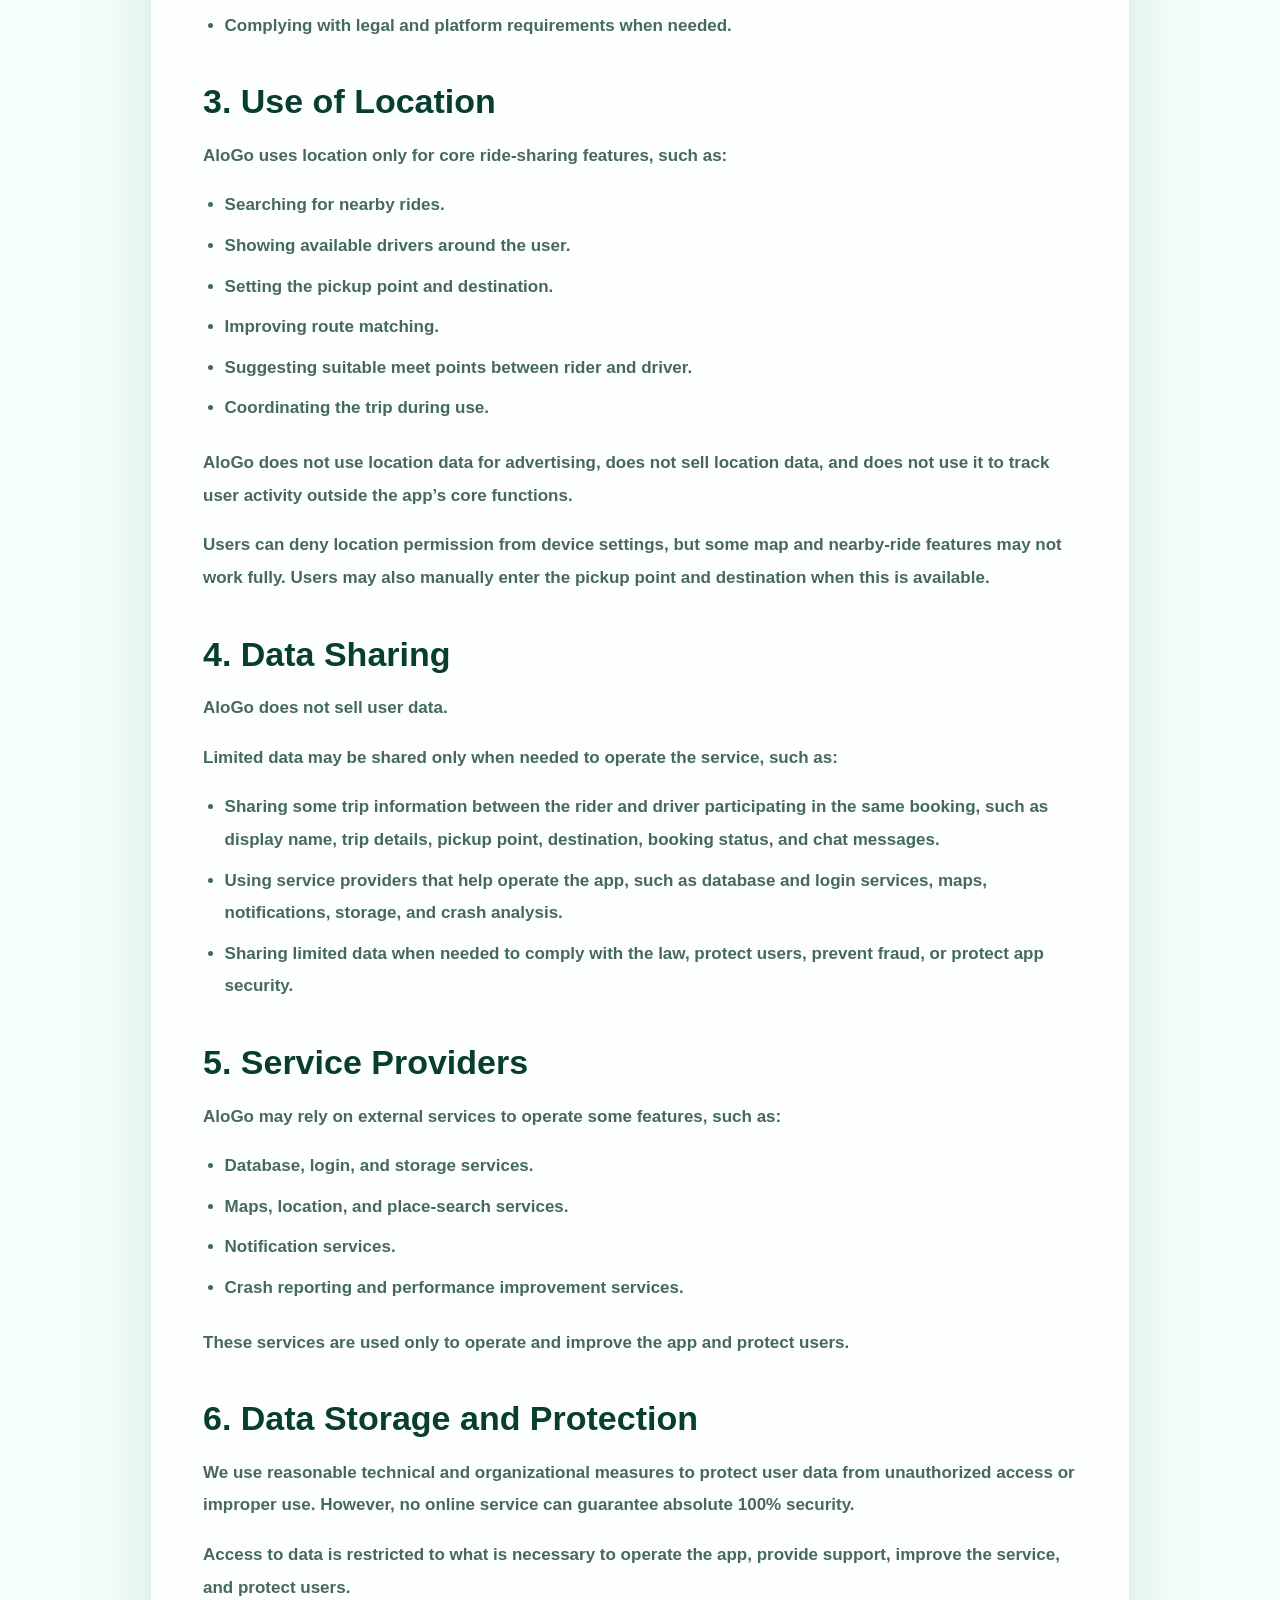
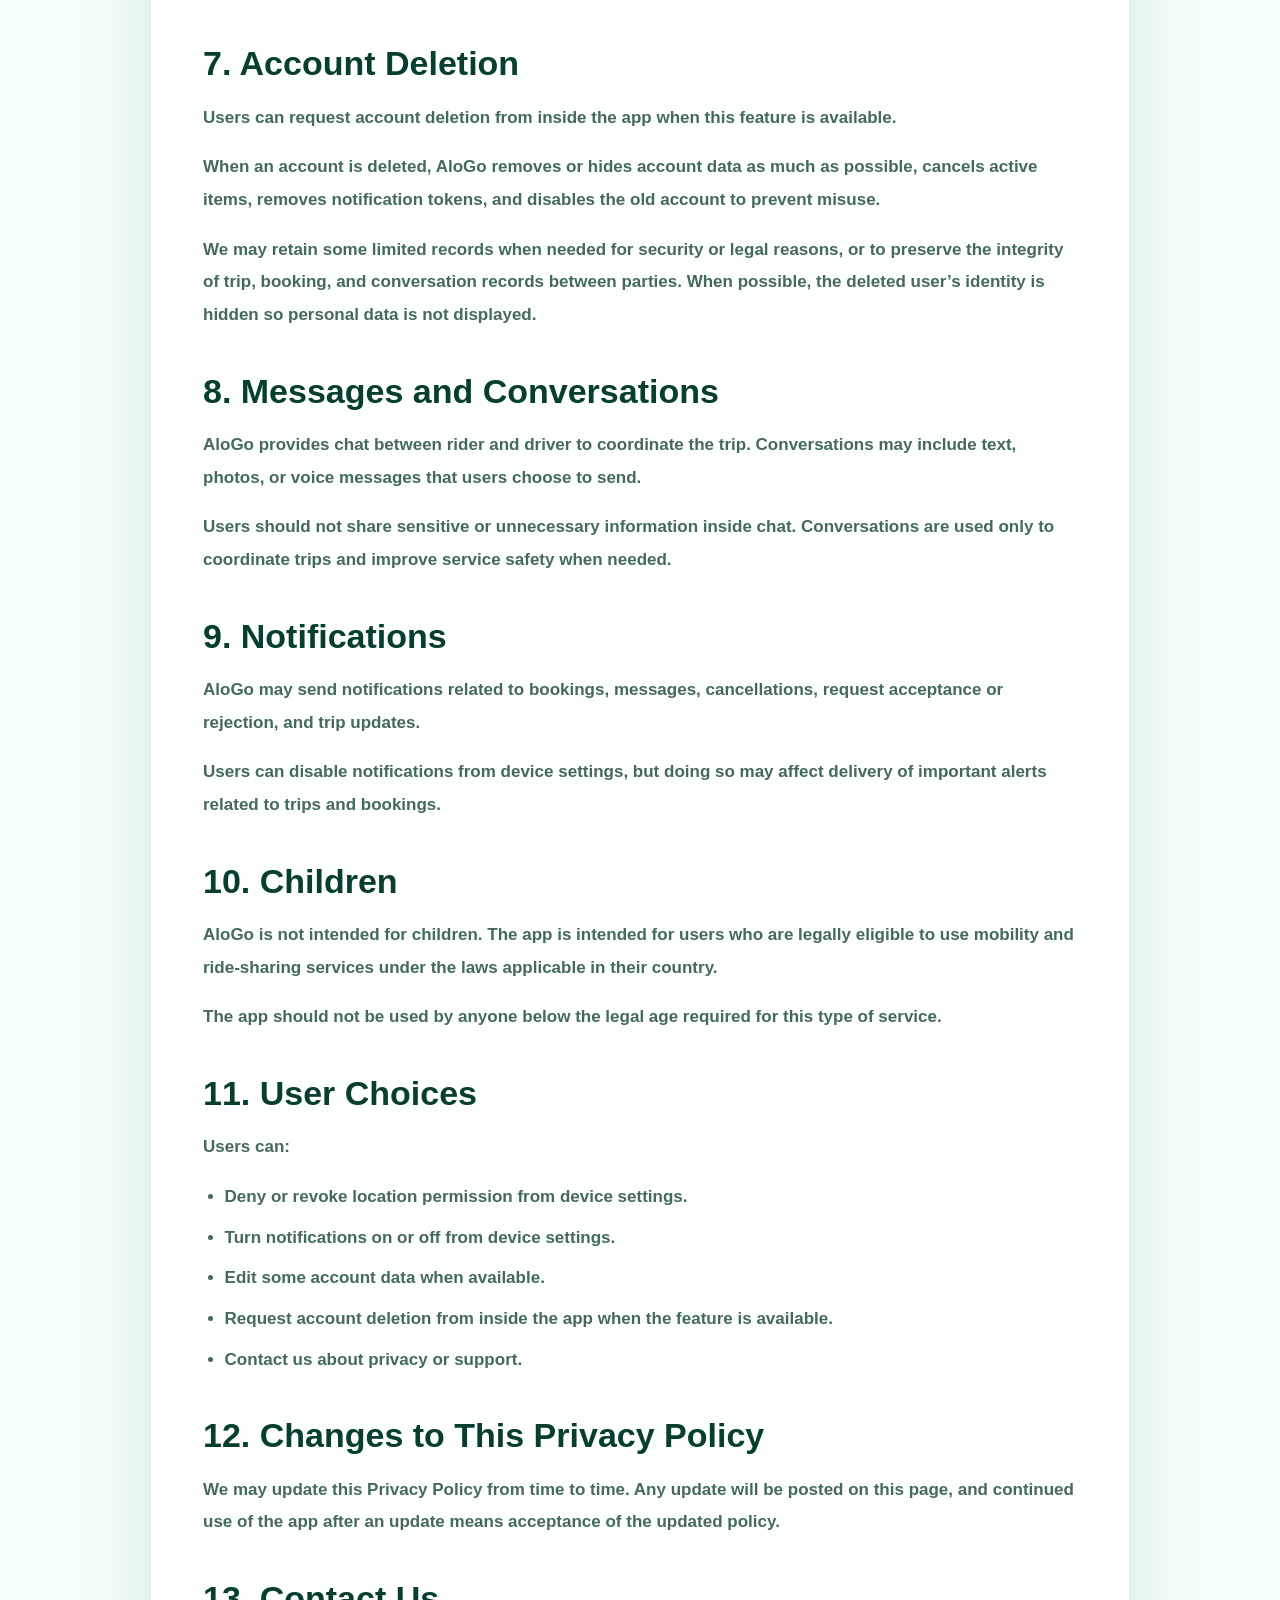
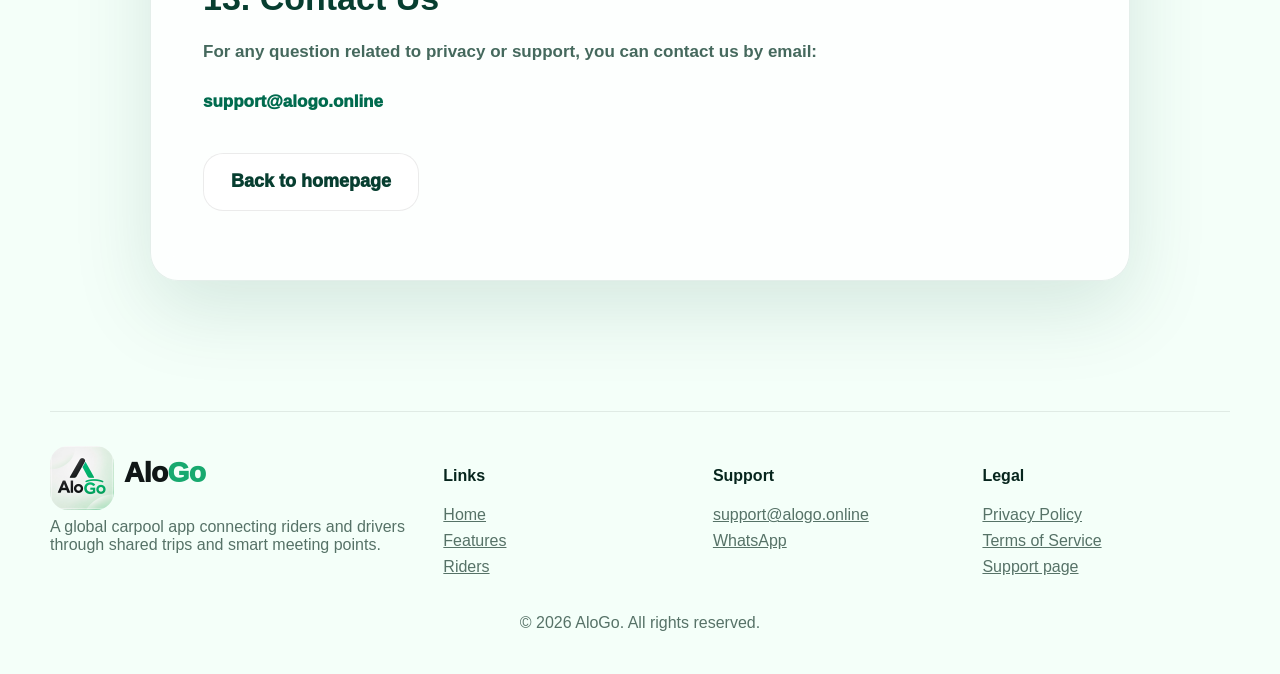
==== commit 0b8a3f95: "Add files via upload" ====
--- a/privacy.html
+++ b/privacy.html
@@ -3,13 +3,13 @@
 <head>
   <meta charset="utf-8">
   <meta name="viewport" content="width=device-width, initial-scale=1, viewport-fit=cover">
-  <title data-i18n="privacy_meta_title">AloGo — سياسة الخصوصية</title>
-  <meta name="description" data-i18n-content="privacy_meta_description" content="سياسة خصوصية AloGo: كيفية جمع البيانات واستخدامها وحمايتها وحقوق المستخدم في التحكم ببياناته وحذف حسابه.">
+  <title data-i18n="privacy_meta_title">Privacy Policy | AloGo</title>
+  <meta name="description" data-i18n-content="privacy_meta_description" content="AloGo privacy policy: how data, location, chat, and account information are used and protected for the global carpool and shared trips app.">
   <meta name="theme-color" content="#073e30">
   <link rel="canonical" href="https://www.alogo.online/privacy.html">
-  <link rel="icon" href="favicon.png?v=40">
-  <link rel="apple-touch-icon" href="apple-touch-icon.png?v=40">
-  <link rel="stylesheet" href="styles.css?v=40">
+  <link rel="icon" href="favicon.png?v=41">
+  <link rel="apple-touch-icon" href="apple-touch-icon.png?v=41">
+  <link rel="stylesheet" href="styles.css?v=41">
 </head>
 <body>
   <a class="skip" href="#main" data-i18n="skip">تجاوز إلى المحتوى</a>
@@ -25,7 +25,7 @@
     <button class="menu" id="menuBtn" aria-label="Menu" aria-expanded="false"><i></i><i></i><i></i></button>
     <a class="brand" href="index.html" aria-label="AloGo">
       <span class="brand-text" dir="ltr"><span class="alo">Alo</span><span class="go">Go</span></span>
-      <img src="alogo-icon.png?v=40" alt="AloGo" class="brand-img">
+      <img src="alogo-icon.png?v=41" alt="AloGo" class="brand-img">
     </a>
     <nav class="nav" id="nav">
       <a href="index.html" data-i18n="nav_home">الرئيسية</a>
@@ -145,13 +145,13 @@
   </main>
 
   <footer class="footer">
-    <div class="footer-brand"><img src="alogo-icon.png?v=40" alt="AloGo"><strong dir="ltr"><span class="alo">Alo</span><span class="go">Go</span></strong><p data-i18n="footer_desc">تطبيق تنقل ذكي للركاب والسائقين وأصحاب البيك أب.</p></div>
+    <div class="footer-brand"><img src="alogo-icon.png?v=41" alt="AloGo"><strong dir="ltr"><span class="alo">Alo</span><span class="go">Go</span></strong><p data-i18n="footer_desc">تطبيق تنقل ذكي للركاب والسائقين وأصحاب البيك أب.</p></div>
     <div><h4 data-i18n="footer_links">روابط</h4><a href="index.html" data-i18n="nav_home">الرئيسية</a><a href="index.html#features" data-i18n="nav_features">المزايا</a><a href="index.html#riders" data-i18n="nav_riders">للركاب</a></div>
     <div><h4 data-i18n="footer_support">الدعم</h4><a href="mailto:support@alogo.online">support@alogo.online</a><a href="https://wa.me/40799989477">WhatsApp</a></div>
     <div><h4 data-i18n="footer_legal">قانوني</h4><a href="privacy.html" data-i18n="privacy">سياسة الخصوصية</a><a href="terms.html" data-i18n="terms">شروط الخدمة</a><a href="support.html" data-i18n="support_page">صفحة الدعم</a></div>
     <p class="copyright" data-i18n="copyright">© 2026 AloGo. جميع الحقوق محفوظة.</p>
   </footer>
 
-  <script src="script.js?v=40"></script>
+  <script src="script.js?v=41"></script>
 </body>
 </html>
--- a/styles.css
+++ b/styles.css
@@ -324,4 +324,24 @@
 .policy-updated{color:var(--green2)!important;font-weight:1000!important;margin-bottom:24px!important}
 .policy-back{margin-top:34px!important}
 .policy-back .btn{color:#073e30;text-decoration:none}
-@media (max-width:520px){.policy-section{padding-top:38px}.policy-card{border-radius:24px;padding:22px}.policy-card p,.policy-card li{font-size:16px;line-height:1.85}.policy-card h2{margin-top:30px}}+@media (max-width:520px){.policy-section{padding-top:38px}.policy-card{border-radius:24px;padding:22px}.policy-card p,.policy-card li{font-size:16px;line-height:1.85}.policy-card h2{margin-top:30px}}
+
+/* V41 — Global SEO country pages and marketplace cards */
+.markets .section-head p:last-child{max-width:820px;margin:14px auto 0;color:#45695d;font-weight:750;line-height:1.8}
+.market-grid{display:grid;grid-template-columns:repeat(5,1fr);gap:16px}
+.market-grid.wide{grid-template-columns:repeat(5,1fr)}
+.market-card{min-height:180px;background:rgba(255,255,255,.86);border:1px solid rgba(6,93,64,.10);border-radius:28px;box-shadow:0 24px 64px rgba(0,79,54,.10);padding:24px;text-decoration:none;display:flex;flex-direction:column;align-items:flex-start;justify-content:space-between;transition:transform .25s ease,box-shadow .25s ease,border-color .25s ease;backdrop-filter:blur(14px);-webkit-backdrop-filter:blur(14px)}
+.market-card:hover{transform:translateY(-4px);box-shadow:0 30px 76px rgba(0,79,54,.16);border-color:rgba(15,167,109,.28)}
+.market-card span{font-size:36px;line-height:1}
+.market-card strong{font-size:24px;color:#073e30;margin-top:16px}
+.market-card small{color:#45695d;font-weight:850;line-height:1.55;margin-top:8px}
+.market-card.muted{background:linear-gradient(135deg,rgba(255,255,255,.86),rgba(233,255,246,.86))}
+.page-hero{padding-top:96px;padding-bottom:36px;text-align:start}
+.page-hero h1{font-size:clamp(40px,6vw,74px);line-height:1.04;margin:12px 0;letter-spacing:-.03em;color:#073e30;max-width:920px}
+.page-hero .lead{max-width:920px;margin:0;color:#385b50}
+.page-grid{display:grid;grid-template-columns:repeat(3,1fr);gap:18px;padding-top:28px}
+.page-grid .feature h2{font-size:clamp(24px,3vw,34px);margin-top:0;color:#073e30}
+.big-contact{margin-top:24px}.big-contact a{font-size:18px}
+.compact-section{padding-top:18px}
+@media (max-width:1000px){.market-grid,.market-grid.wide{grid-template-columns:repeat(2,1fr)}.page-grid{grid-template-columns:1fr}}
+@media (max-width:560px){.market-grid,.market-grid.wide{grid-template-columns:1fr}.market-card{min-height:150px}.page-hero{padding-top:62px;text-align:center}.page-hero .lead{margin:auto}.page-hero .hero-actions{justify-content:center}.page-grid{padding-top:10px}}
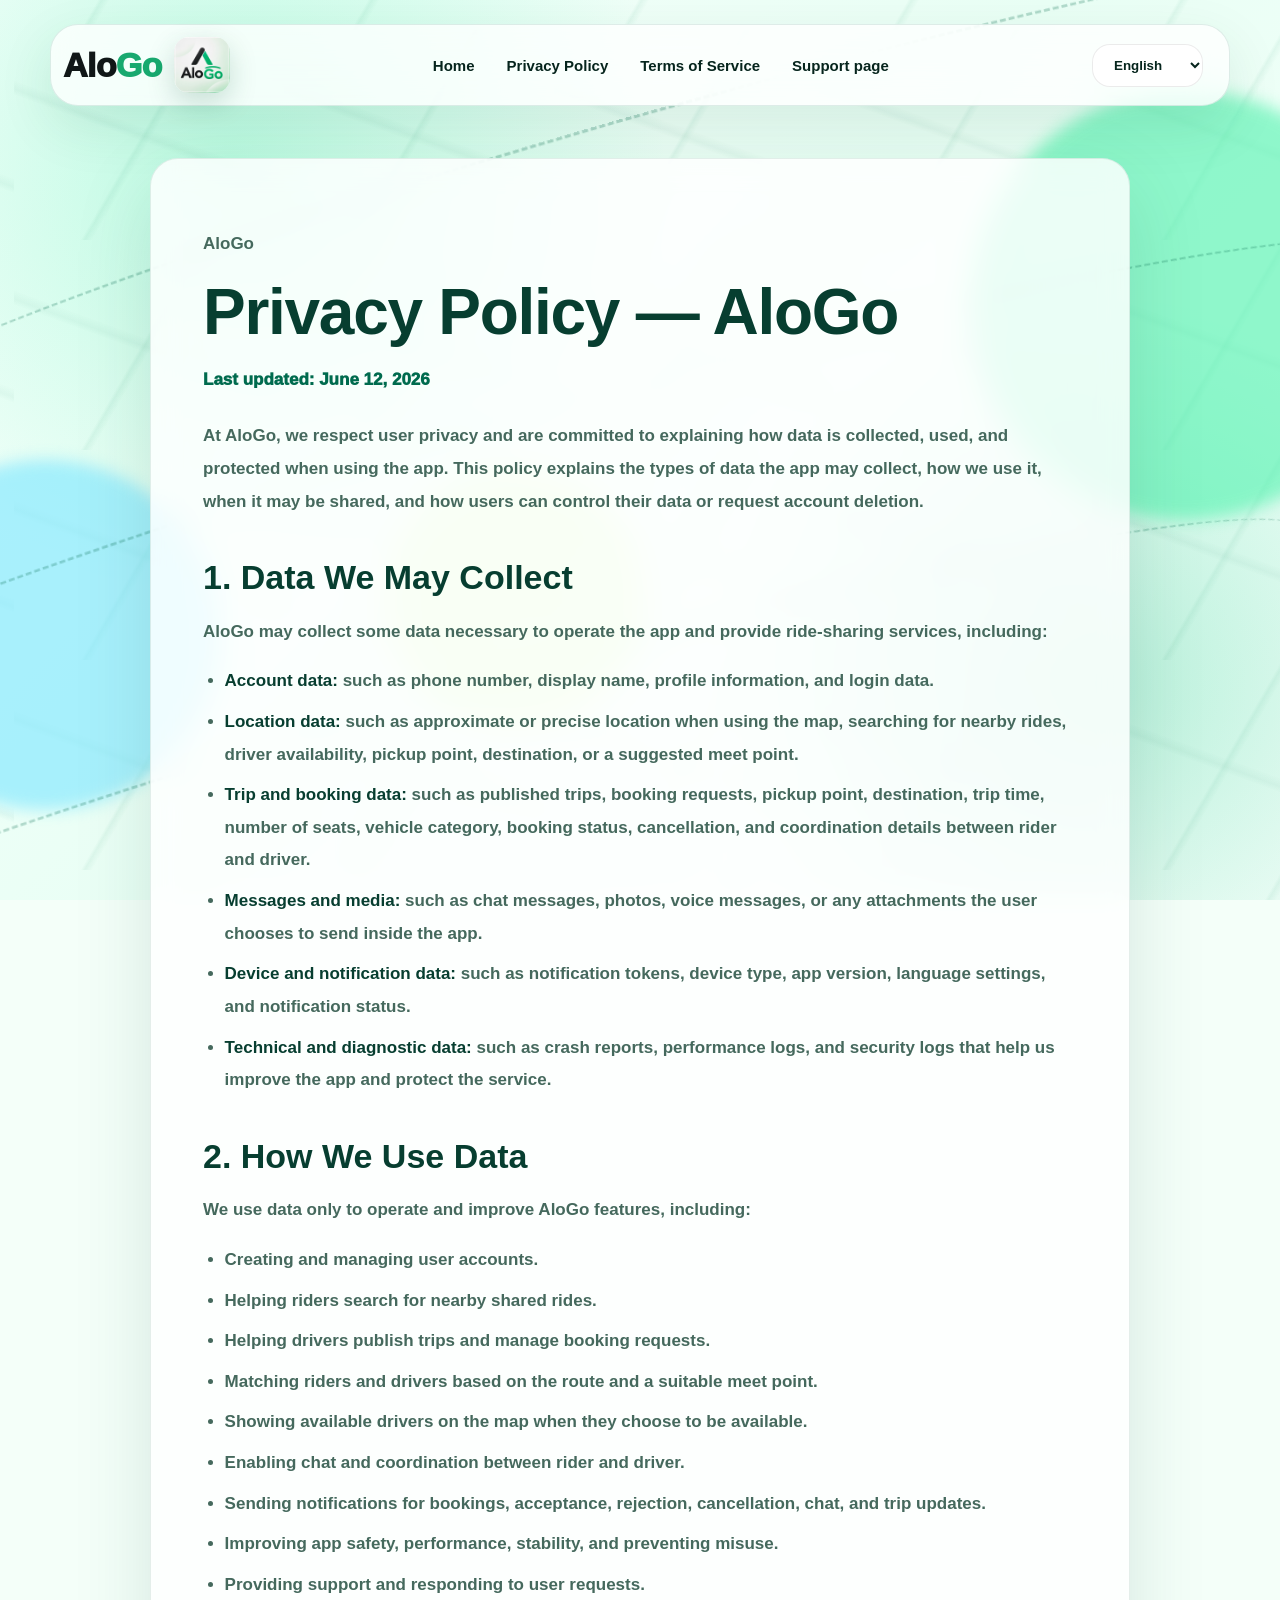
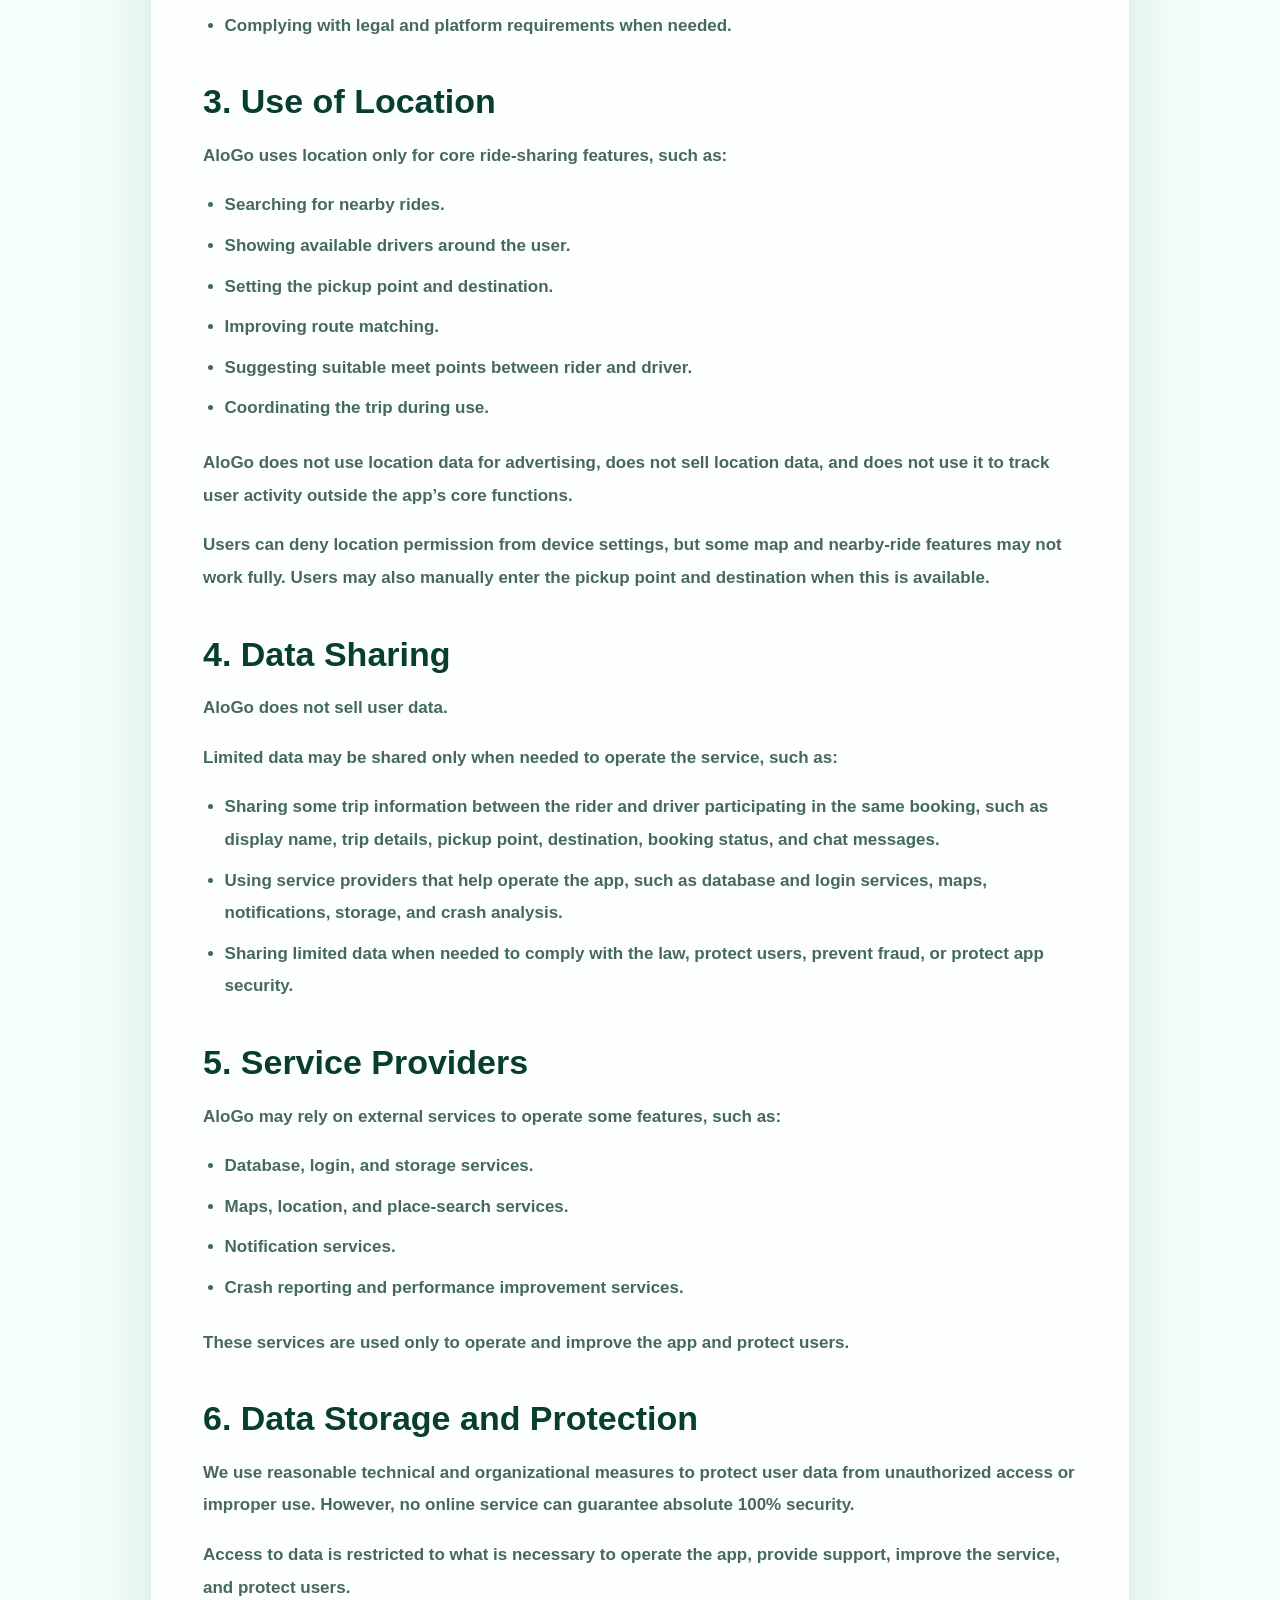
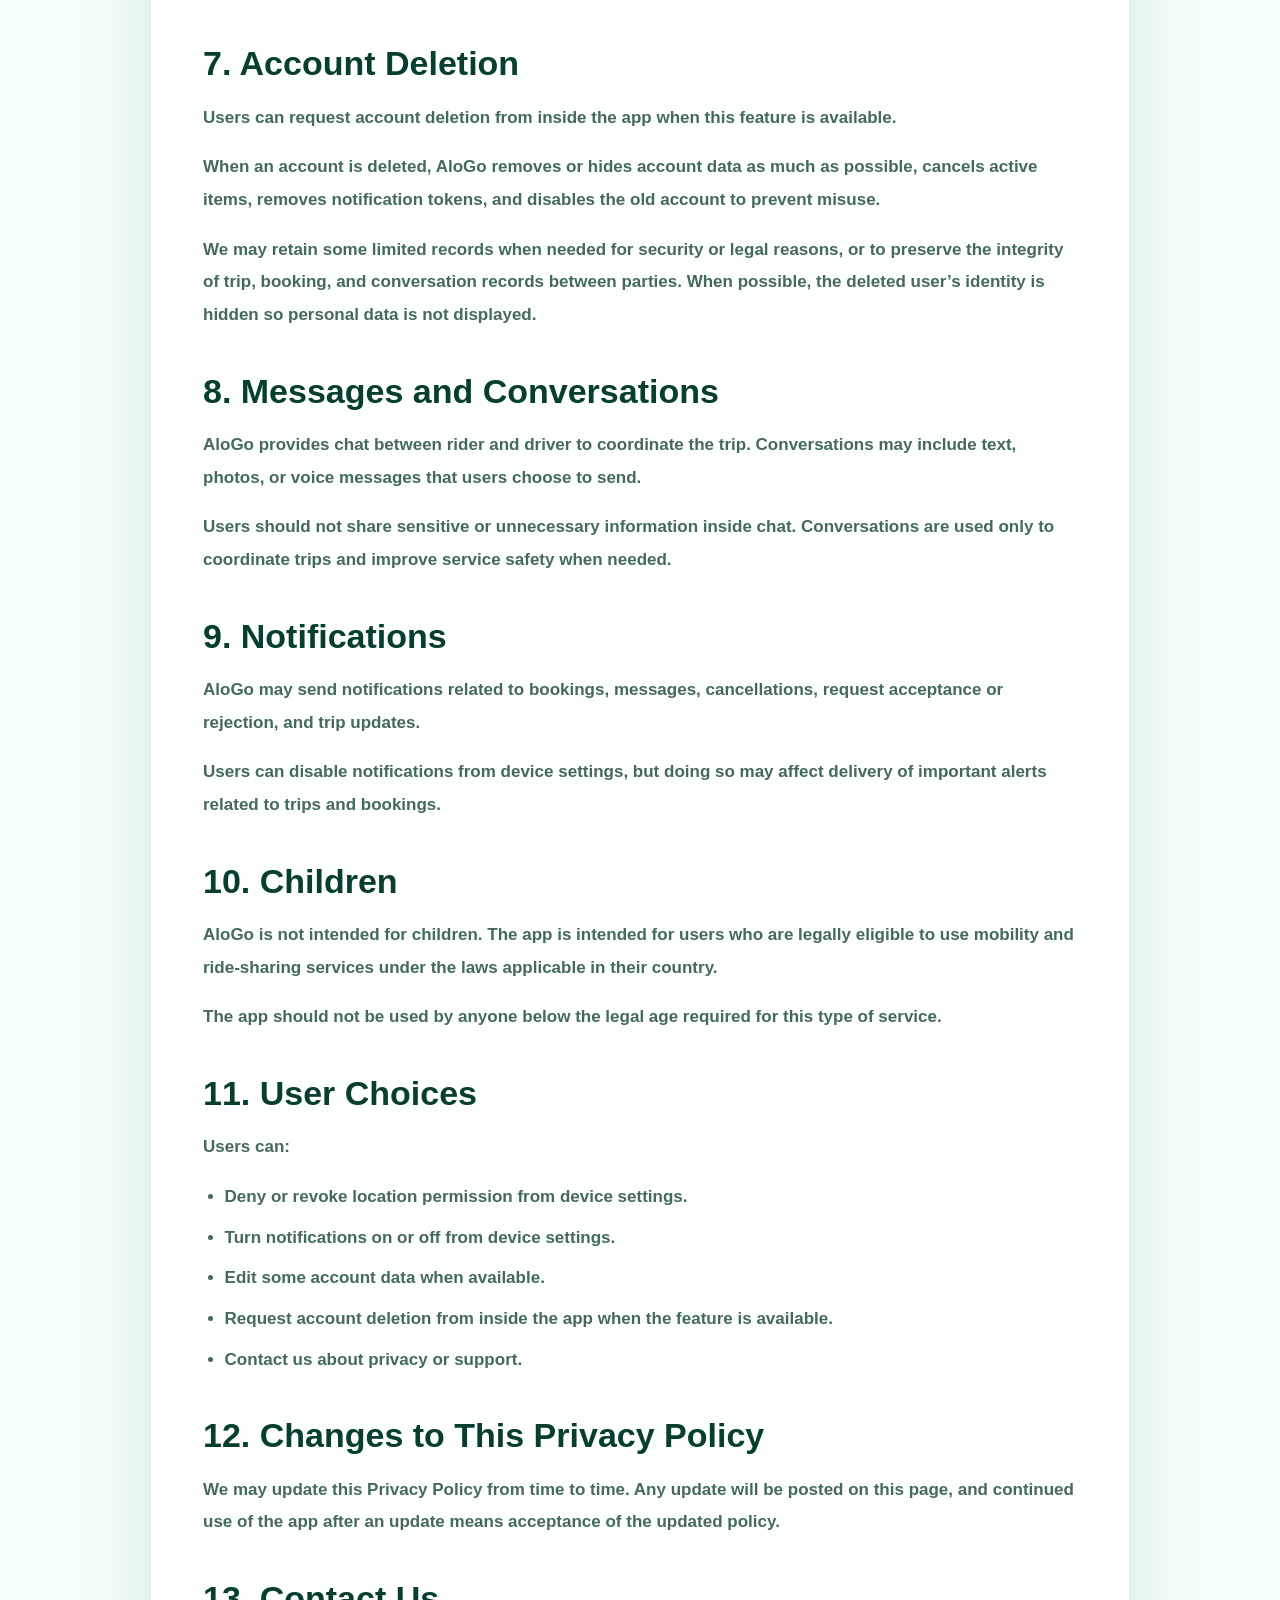
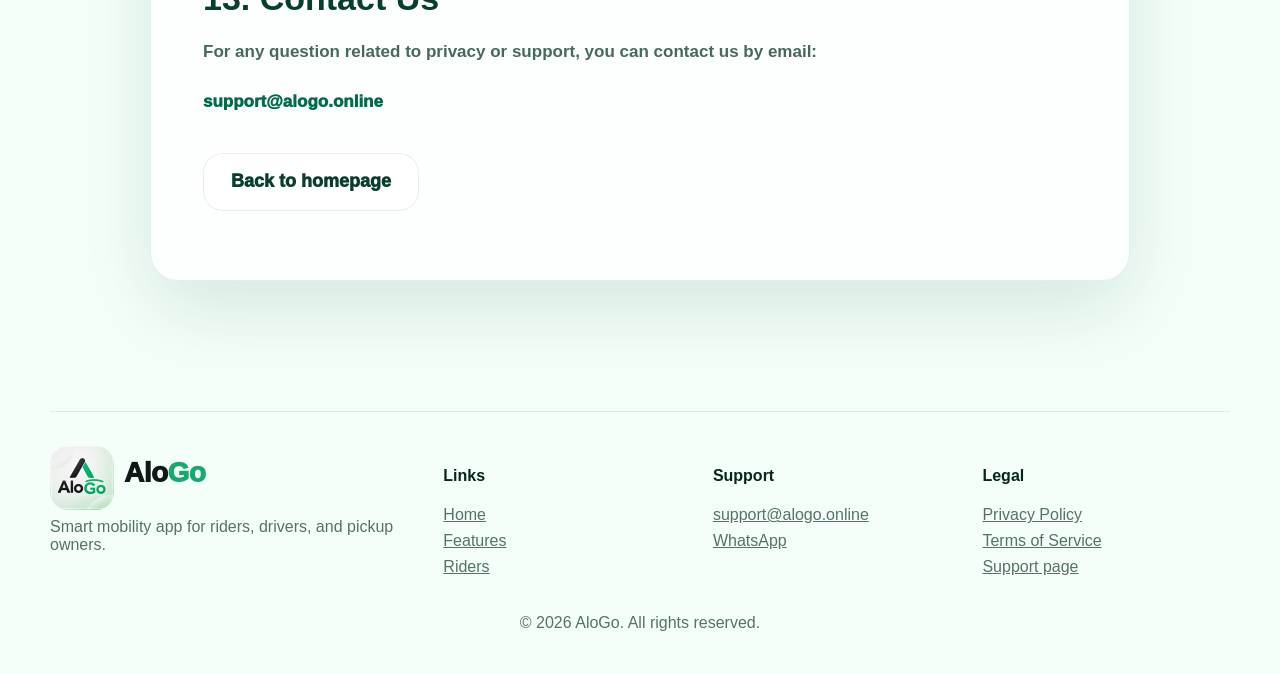
==== commit 55b093ac: "Add files via upload" ====
--- a/privacy.html
+++ b/privacy.html
@@ -3,13 +3,13 @@
 <head>
   <meta charset="utf-8">
   <meta name="viewport" content="width=device-width, initial-scale=1, viewport-fit=cover">
-  <title data-i18n="privacy_meta_title">Privacy Policy | AloGo</title>
-  <meta name="description" data-i18n-content="privacy_meta_description" content="AloGo privacy policy: how data, location, chat, and account information are used and protected for the global carpool and shared trips app.">
+  <title data-i18n="privacy_meta_title">AloGo — سياسة الخصوصية</title>
+  <meta name="description" data-i18n-content="privacy_meta_description" content="سياسة خصوصية AloGo: كيفية جمع البيانات واستخدامها وحمايتها وحقوق المستخدم في التحكم ببياناته وحذف حسابه.">
   <meta name="theme-color" content="#073e30">
   <link rel="canonical" href="https://www.alogo.online/privacy.html">
-  <link rel="icon" href="favicon.png?v=41">
-  <link rel="apple-touch-icon" href="apple-touch-icon.png?v=41">
-  <link rel="stylesheet" href="styles.css?v=41">
+  <link rel="icon" href="favicon.png?v=40">
+  <link rel="apple-touch-icon" href="apple-touch-icon.png?v=40">
+  <link rel="stylesheet" href="styles.css?v=40">
 </head>
 <body>
   <a class="skip" href="#main" data-i18n="skip">تجاوز إلى المحتوى</a>
@@ -25,7 +25,7 @@
     <button class="menu" id="menuBtn" aria-label="Menu" aria-expanded="false"><i></i><i></i><i></i></button>
     <a class="brand" href="index.html" aria-label="AloGo">
       <span class="brand-text" dir="ltr"><span class="alo">Alo</span><span class="go">Go</span></span>
-      <img src="alogo-icon.png?v=41" alt="AloGo" class="brand-img">
+      <img src="alogo-icon.png?v=40" alt="AloGo" class="brand-img">
     </a>
     <nav class="nav" id="nav">
       <a href="index.html" data-i18n="nav_home">الرئيسية</a>
@@ -145,13 +145,13 @@
   </main>
 
   <footer class="footer">
-    <div class="footer-brand"><img src="alogo-icon.png?v=41" alt="AloGo"><strong dir="ltr"><span class="alo">Alo</span><span class="go">Go</span></strong><p data-i18n="footer_desc">تطبيق تنقل ذكي للركاب والسائقين وأصحاب البيك أب.</p></div>
+    <div class="footer-brand"><img src="alogo-icon.png?v=40" alt="AloGo"><strong dir="ltr"><span class="alo">Alo</span><span class="go">Go</span></strong><p data-i18n="footer_desc">تطبيق تنقل ذكي للركاب والسائقين وأصحاب البيك أب.</p></div>
     <div><h4 data-i18n="footer_links">روابط</h4><a href="index.html" data-i18n="nav_home">الرئيسية</a><a href="index.html#features" data-i18n="nav_features">المزايا</a><a href="index.html#riders" data-i18n="nav_riders">للركاب</a></div>
     <div><h4 data-i18n="footer_support">الدعم</h4><a href="mailto:support@alogo.online">support@alogo.online</a><a href="https://wa.me/40799989477">WhatsApp</a></div>
     <div><h4 data-i18n="footer_legal">قانوني</h4><a href="privacy.html" data-i18n="privacy">سياسة الخصوصية</a><a href="terms.html" data-i18n="terms">شروط الخدمة</a><a href="support.html" data-i18n="support_page">صفحة الدعم</a></div>
     <p class="copyright" data-i18n="copyright">© 2026 AloGo. جميع الحقوق محفوظة.</p>
   </footer>
 
-  <script src="script.js?v=41"></script>
+  <script src="script.js?v=40"></script>
 </body>
 </html>
--- a/styles.css
+++ b/styles.css
@@ -324,24 +324,4 @@
 .policy-updated{color:var(--green2)!important;font-weight:1000!important;margin-bottom:24px!important}
 .policy-back{margin-top:34px!important}
 .policy-back .btn{color:#073e30;text-decoration:none}
-@media (max-width:520px){.policy-section{padding-top:38px}.policy-card{border-radius:24px;padding:22px}.policy-card p,.policy-card li{font-size:16px;line-height:1.85}.policy-card h2{margin-top:30px}}
-
-/* V41 — Global SEO country pages and marketplace cards */
-.markets .section-head p:last-child{max-width:820px;margin:14px auto 0;color:#45695d;font-weight:750;line-height:1.8}
-.market-grid{display:grid;grid-template-columns:repeat(5,1fr);gap:16px}
-.market-grid.wide{grid-template-columns:repeat(5,1fr)}
-.market-card{min-height:180px;background:rgba(255,255,255,.86);border:1px solid rgba(6,93,64,.10);border-radius:28px;box-shadow:0 24px 64px rgba(0,79,54,.10);padding:24px;text-decoration:none;display:flex;flex-direction:column;align-items:flex-start;justify-content:space-between;transition:transform .25s ease,box-shadow .25s ease,border-color .25s ease;backdrop-filter:blur(14px);-webkit-backdrop-filter:blur(14px)}
-.market-card:hover{transform:translateY(-4px);box-shadow:0 30px 76px rgba(0,79,54,.16);border-color:rgba(15,167,109,.28)}
-.market-card span{font-size:36px;line-height:1}
-.market-card strong{font-size:24px;color:#073e30;margin-top:16px}
-.market-card small{color:#45695d;font-weight:850;line-height:1.55;margin-top:8px}
-.market-card.muted{background:linear-gradient(135deg,rgba(255,255,255,.86),rgba(233,255,246,.86))}
-.page-hero{padding-top:96px;padding-bottom:36px;text-align:start}
-.page-hero h1{font-size:clamp(40px,6vw,74px);line-height:1.04;margin:12px 0;letter-spacing:-.03em;color:#073e30;max-width:920px}
-.page-hero .lead{max-width:920px;margin:0;color:#385b50}
-.page-grid{display:grid;grid-template-columns:repeat(3,1fr);gap:18px;padding-top:28px}
-.page-grid .feature h2{font-size:clamp(24px,3vw,34px);margin-top:0;color:#073e30}
-.big-contact{margin-top:24px}.big-contact a{font-size:18px}
-.compact-section{padding-top:18px}
-@media (max-width:1000px){.market-grid,.market-grid.wide{grid-template-columns:repeat(2,1fr)}.page-grid{grid-template-columns:1fr}}
-@media (max-width:560px){.market-grid,.market-grid.wide{grid-template-columns:1fr}.market-card{min-height:150px}.page-hero{padding-top:62px;text-align:center}.page-hero .lead{margin:auto}.page-hero .hero-actions{justify-content:center}.page-grid{padding-top:10px}}
+@media (max-width:520px){.policy-section{padding-top:38px}.policy-card{border-radius:24px;padding:22px}.policy-card p,.policy-card li{font-size:16px;line-height:1.85}.policy-card h2{margin-top:30px}}
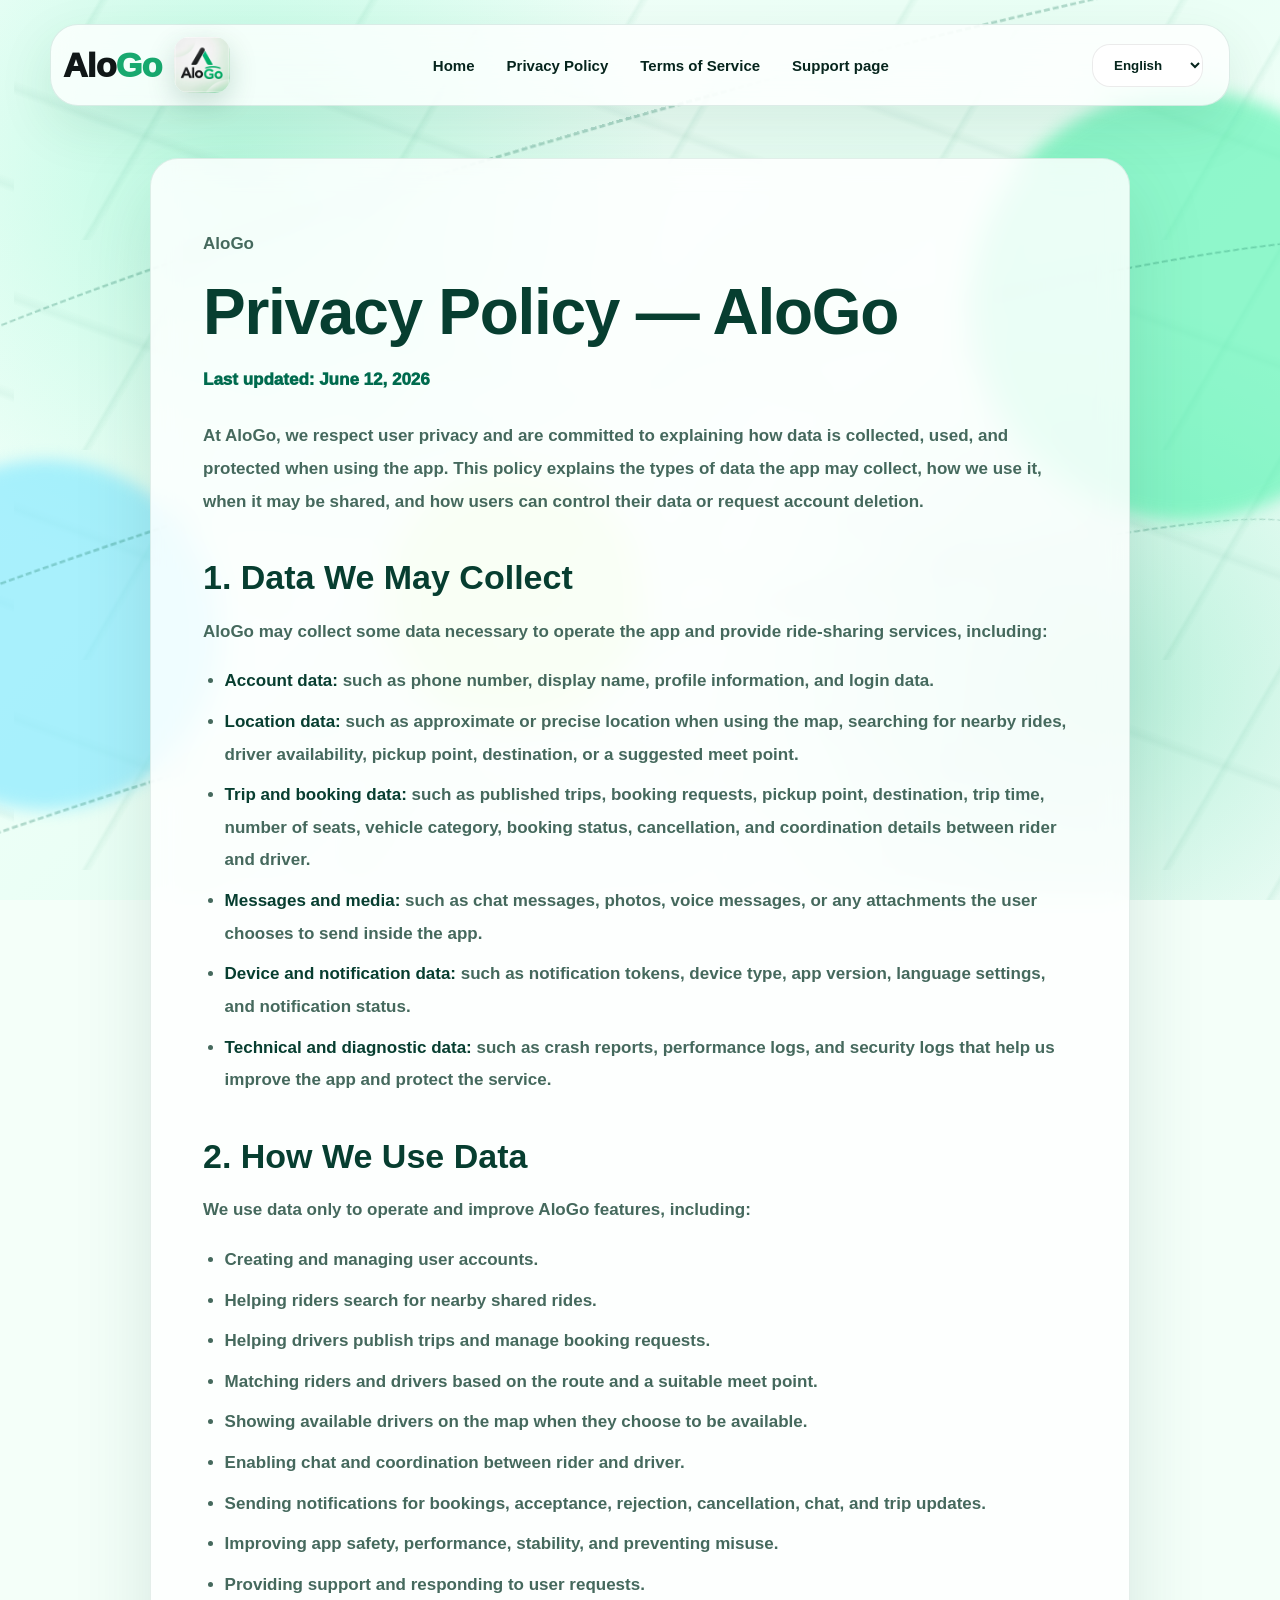
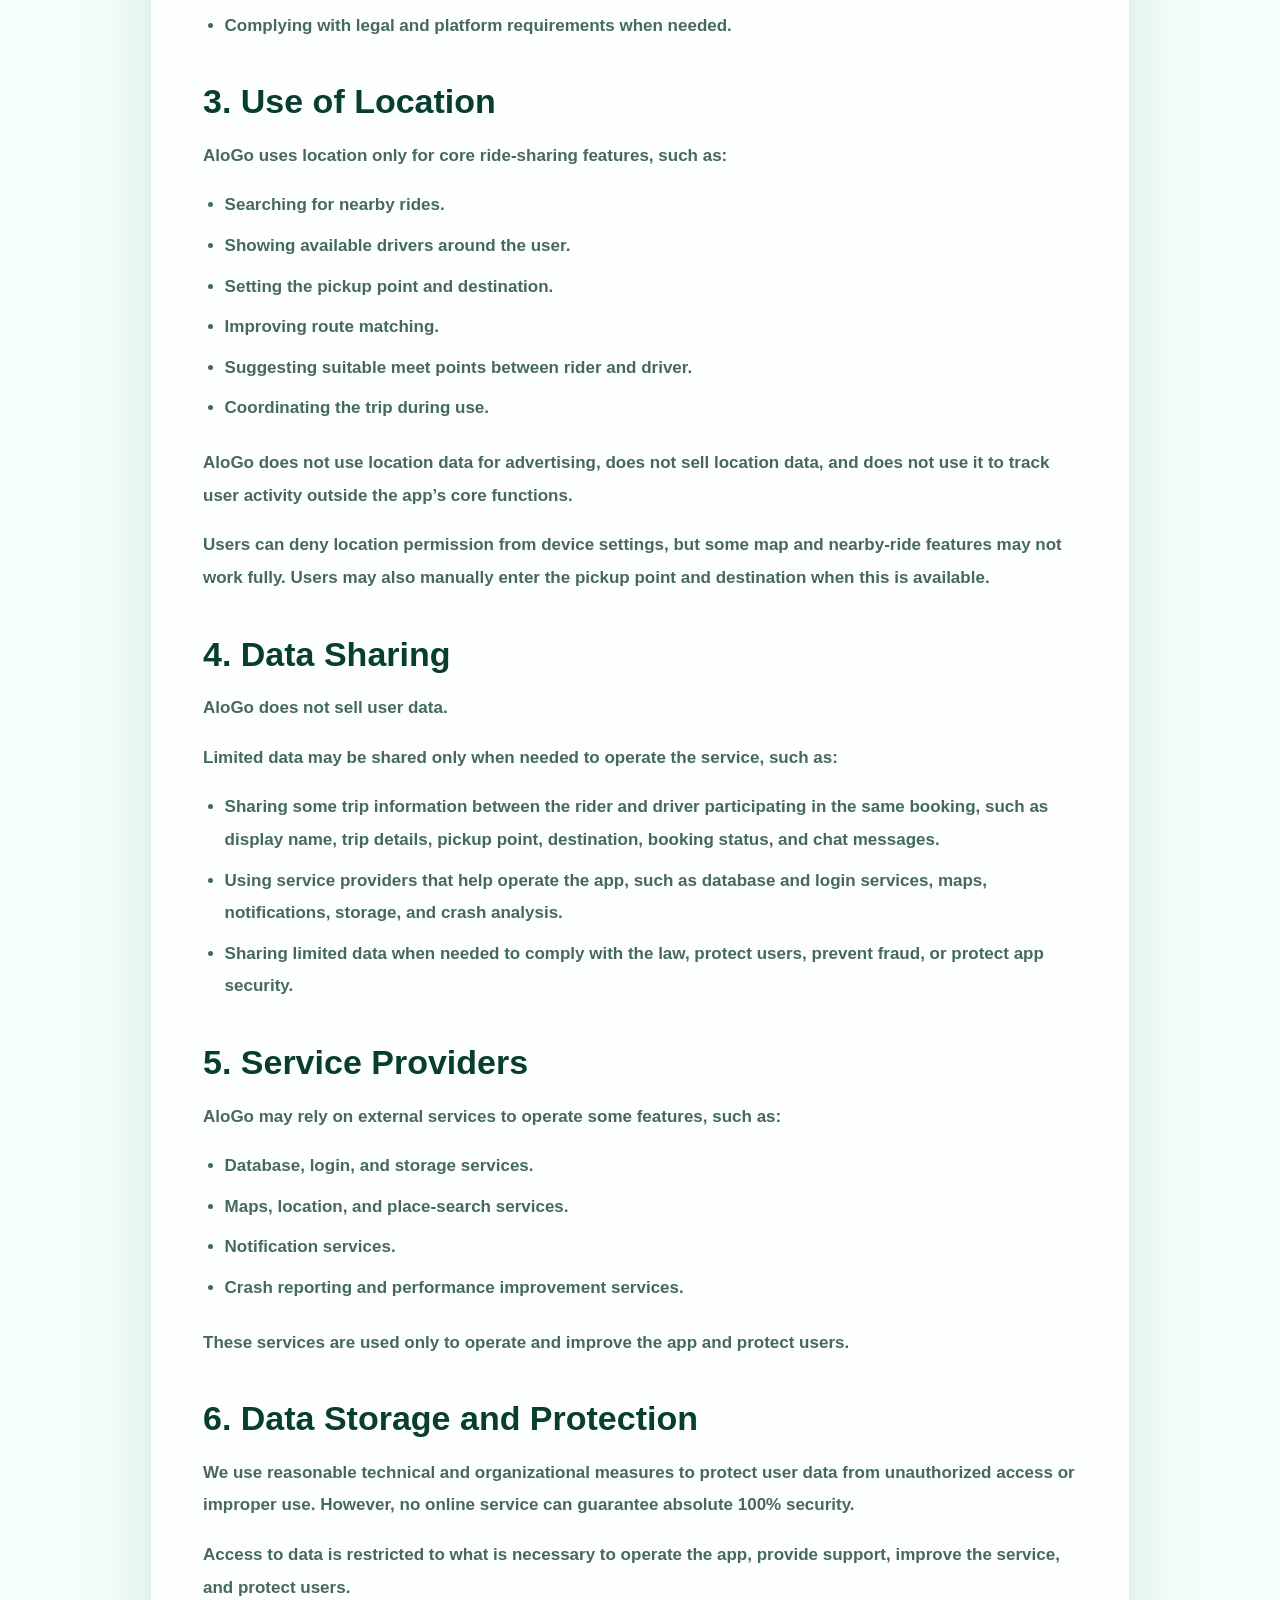
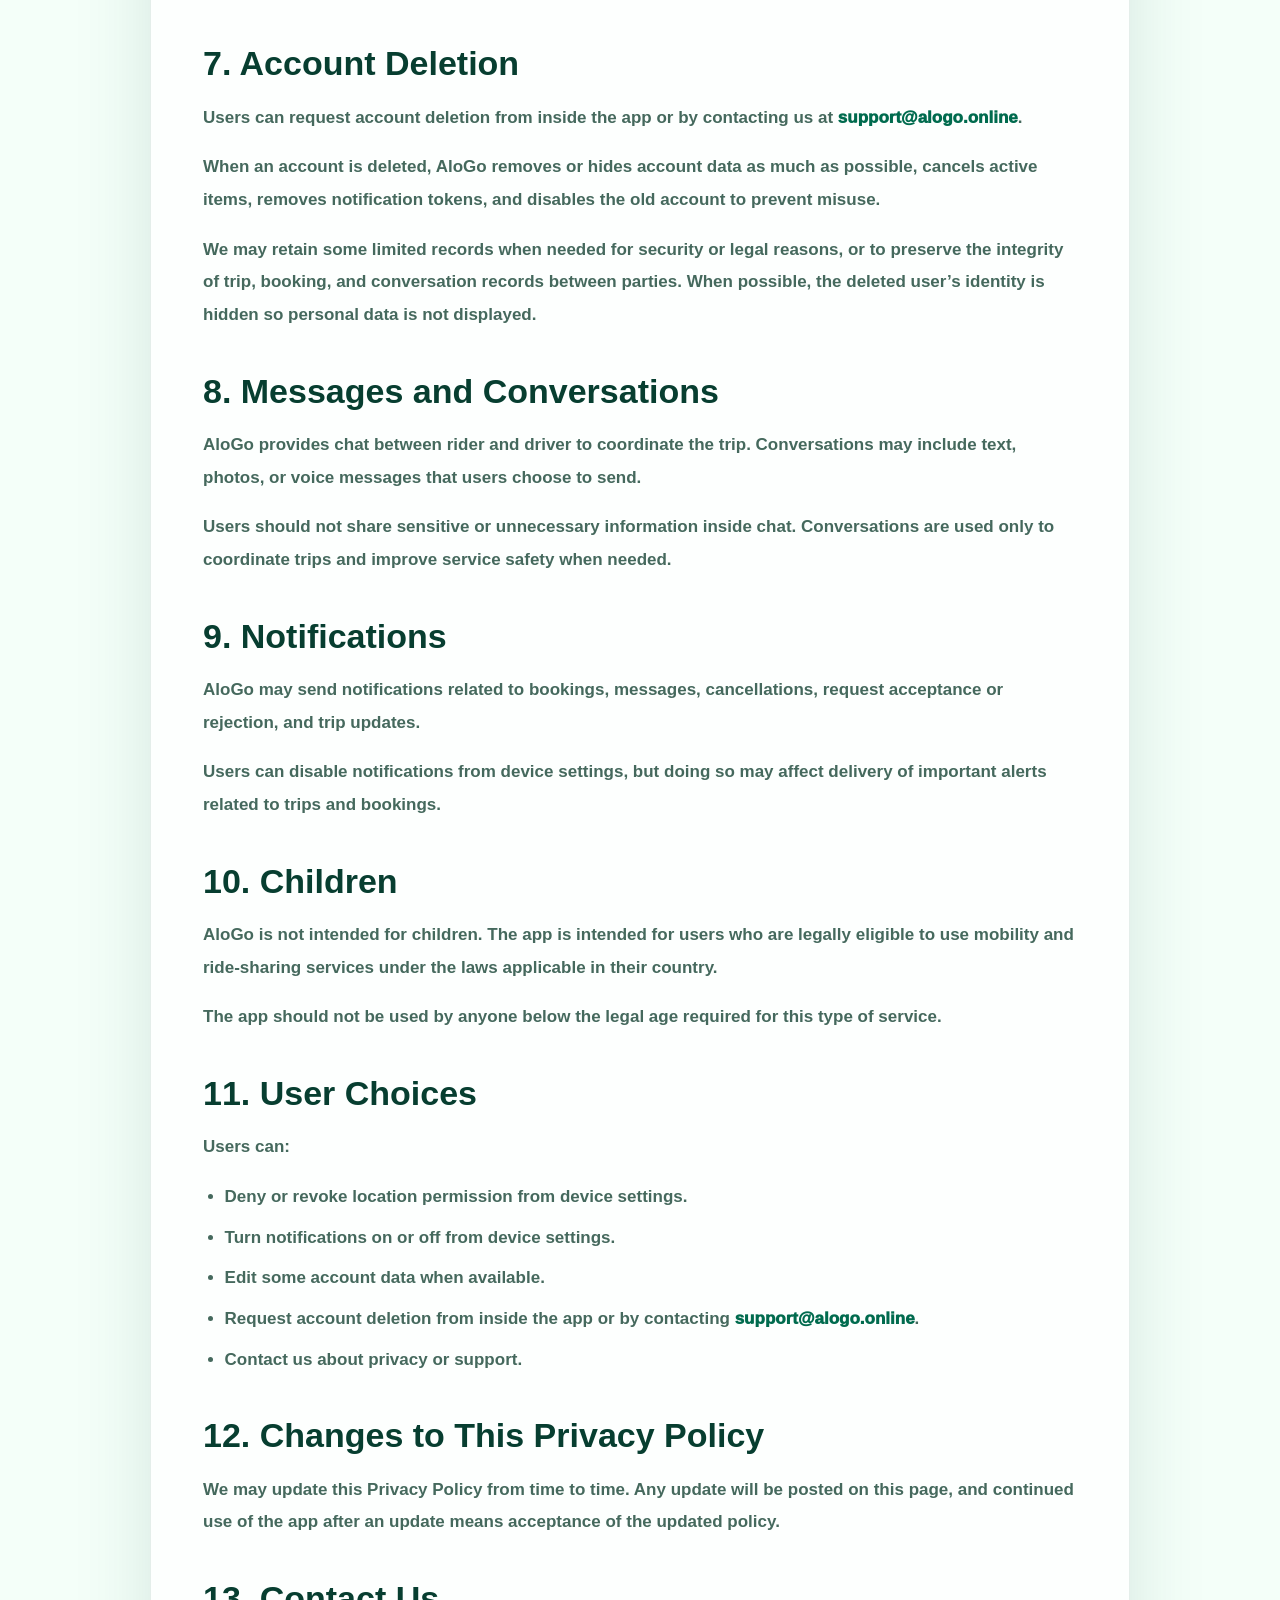
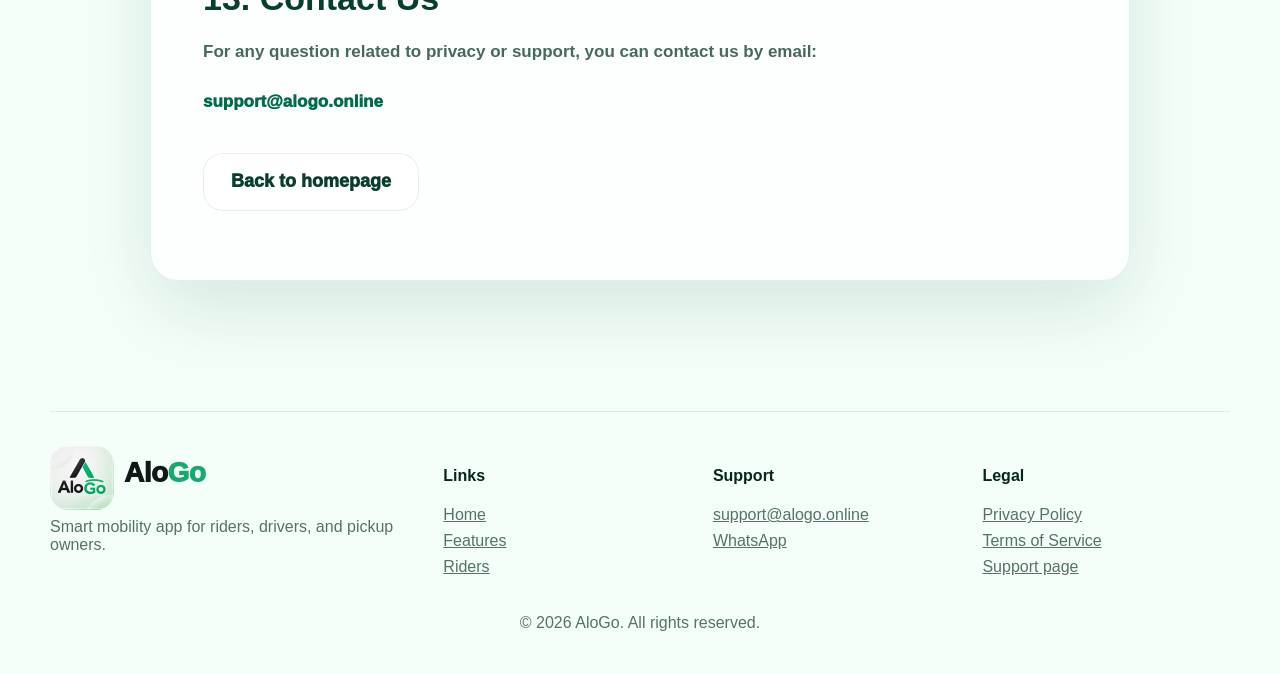
==== commit dfe512b6: "Add files via upload" ====
--- a/privacy.html
+++ b/privacy.html
@@ -108,7 +108,7 @@
 <p>يتم تقييد الوصول إلى البيانات على ما هو ضروري لتشغيل التطبيق، تقديم الدعم، تحسين الخدمة، وحماية المستخدمين.</p>
 
 <h2>7. حذف الحساب</h2>
-<p>يمكن للمستخدم طلب حذف حسابه من داخل التطبيق عند توفر هذه الميزة.</p>
+<p>يمكن للمستخدم طلب حذف حسابه من داخل التطبيق أو عبر التواصل معنا على <a href="mailto:support@alogo.online">support@alogo.online</a>.</p>
 <p>عند حذف الحساب، يقوم AloGo بإزالة أو إخفاء بيانات الحساب قدر الإمكان، وإلغاء العناصر النشطة، وإزالة رموز الإشعارات، وتعطيل الحساب القديم لمنع إساءة الاستخدام.</p>
 <p>قد نحتفظ ببعض السجلات المحدودة عند الحاجة لأسباب أمنية أو قانونية أو للحفاظ على سلامة سجل الرحلات والحجوزات والمحادثات بين الأطراف. عند الإمكان، يتم إخفاء هوية المستخدم المحذوف حتى لا تظهر بياناته الشخصية.</p>
 
@@ -130,7 +130,7 @@
   <li>رفض أو إلغاء إذن الموقع من إعدادات الجهاز.</li>
   <li>تشغيل أو إيقاف الإشعارات من إعدادات الجهاز.</li>
   <li>تعديل بعض بيانات الحساب عند توفر ذلك.</li>
-  <li>طلب حذف الحساب من داخل التطبيق عند توفر الميزة.</li>
+  <li>طلب حذف الحساب من داخل التطبيق أو عبر البريد الإلكتروني الرسمي <a href="mailto:support@alogo.online">support@alogo.online</a>.</li>
   <li>التواصل معنا بخصوص الخصوصية أو الدعم.</li>
 </ul>
 
@@ -152,6 +152,6 @@
     <p class="copyright" data-i18n="copyright">© 2026 AloGo. جميع الحقوق محفوظة.</p>
   </footer>
 
-  <script src="script.js?v=40"></script>
+  <script src="script.js?v=44"></script>
 </body>
 </html>
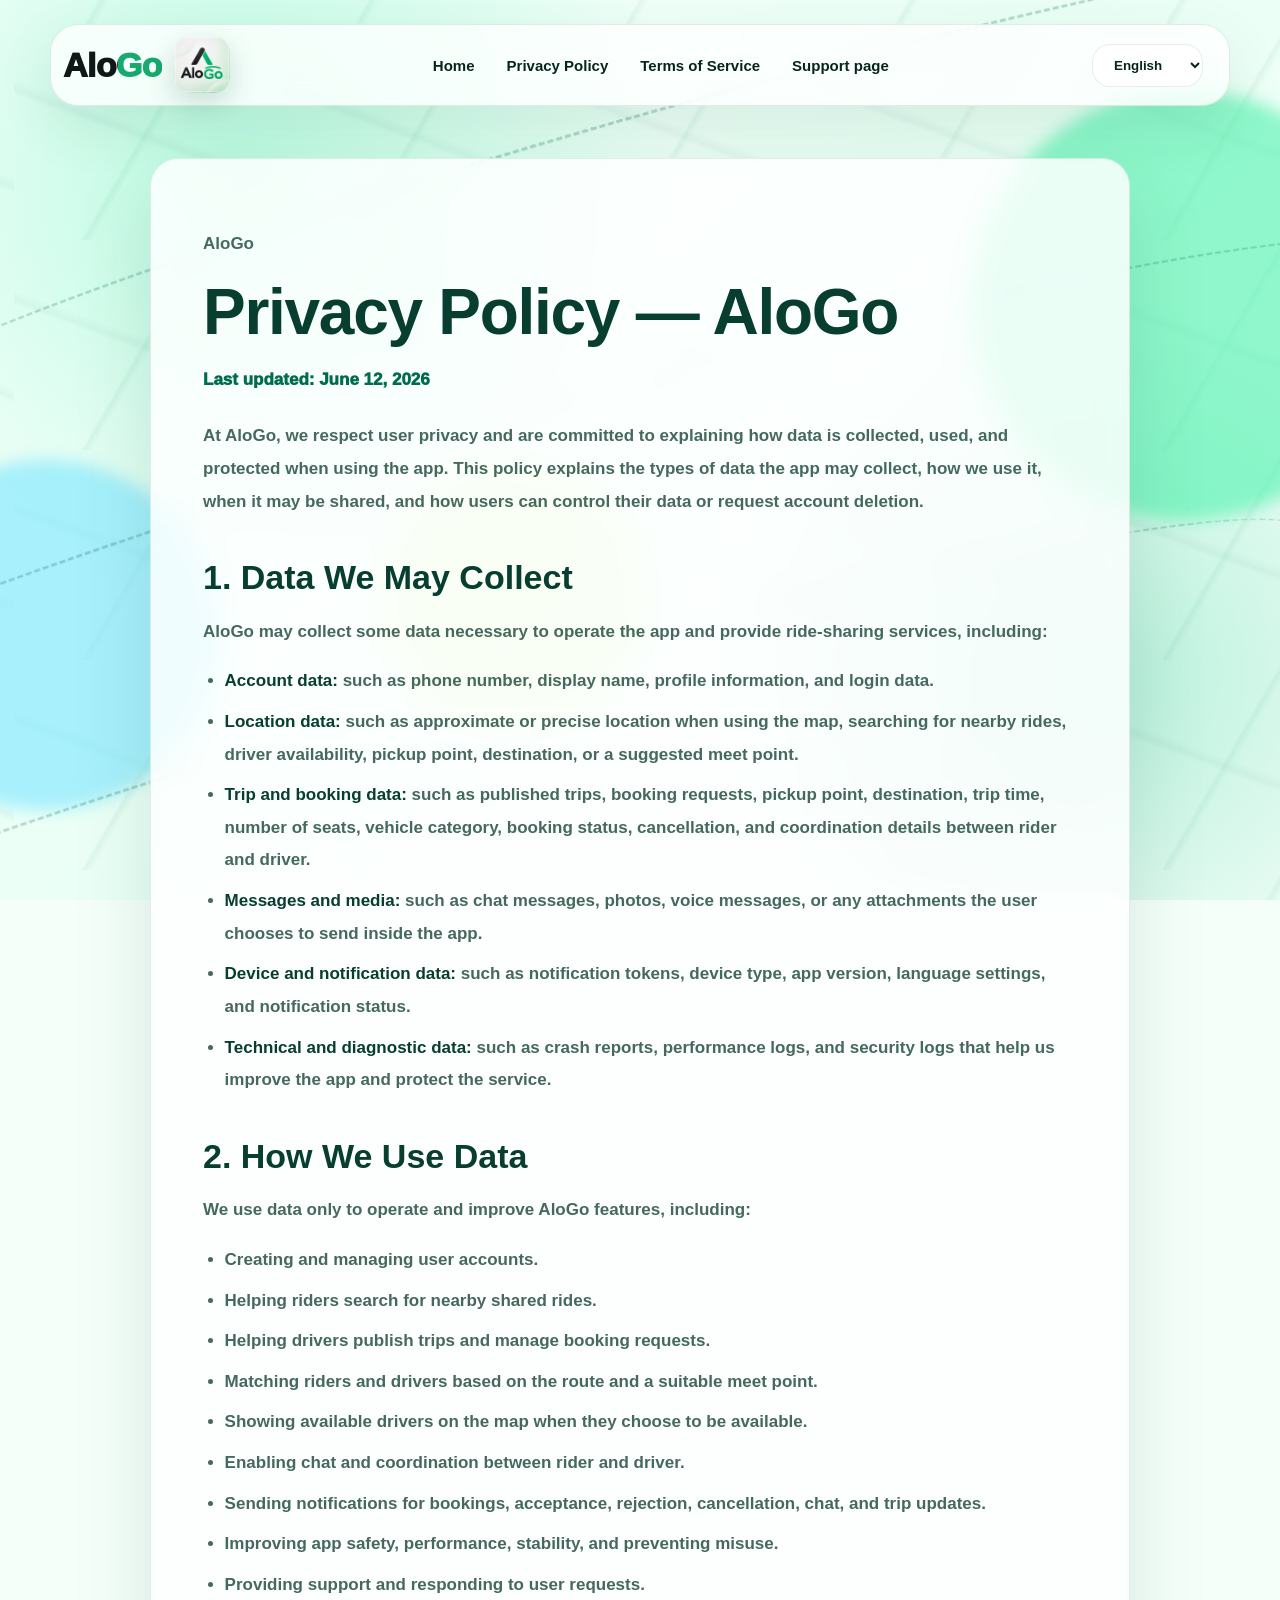
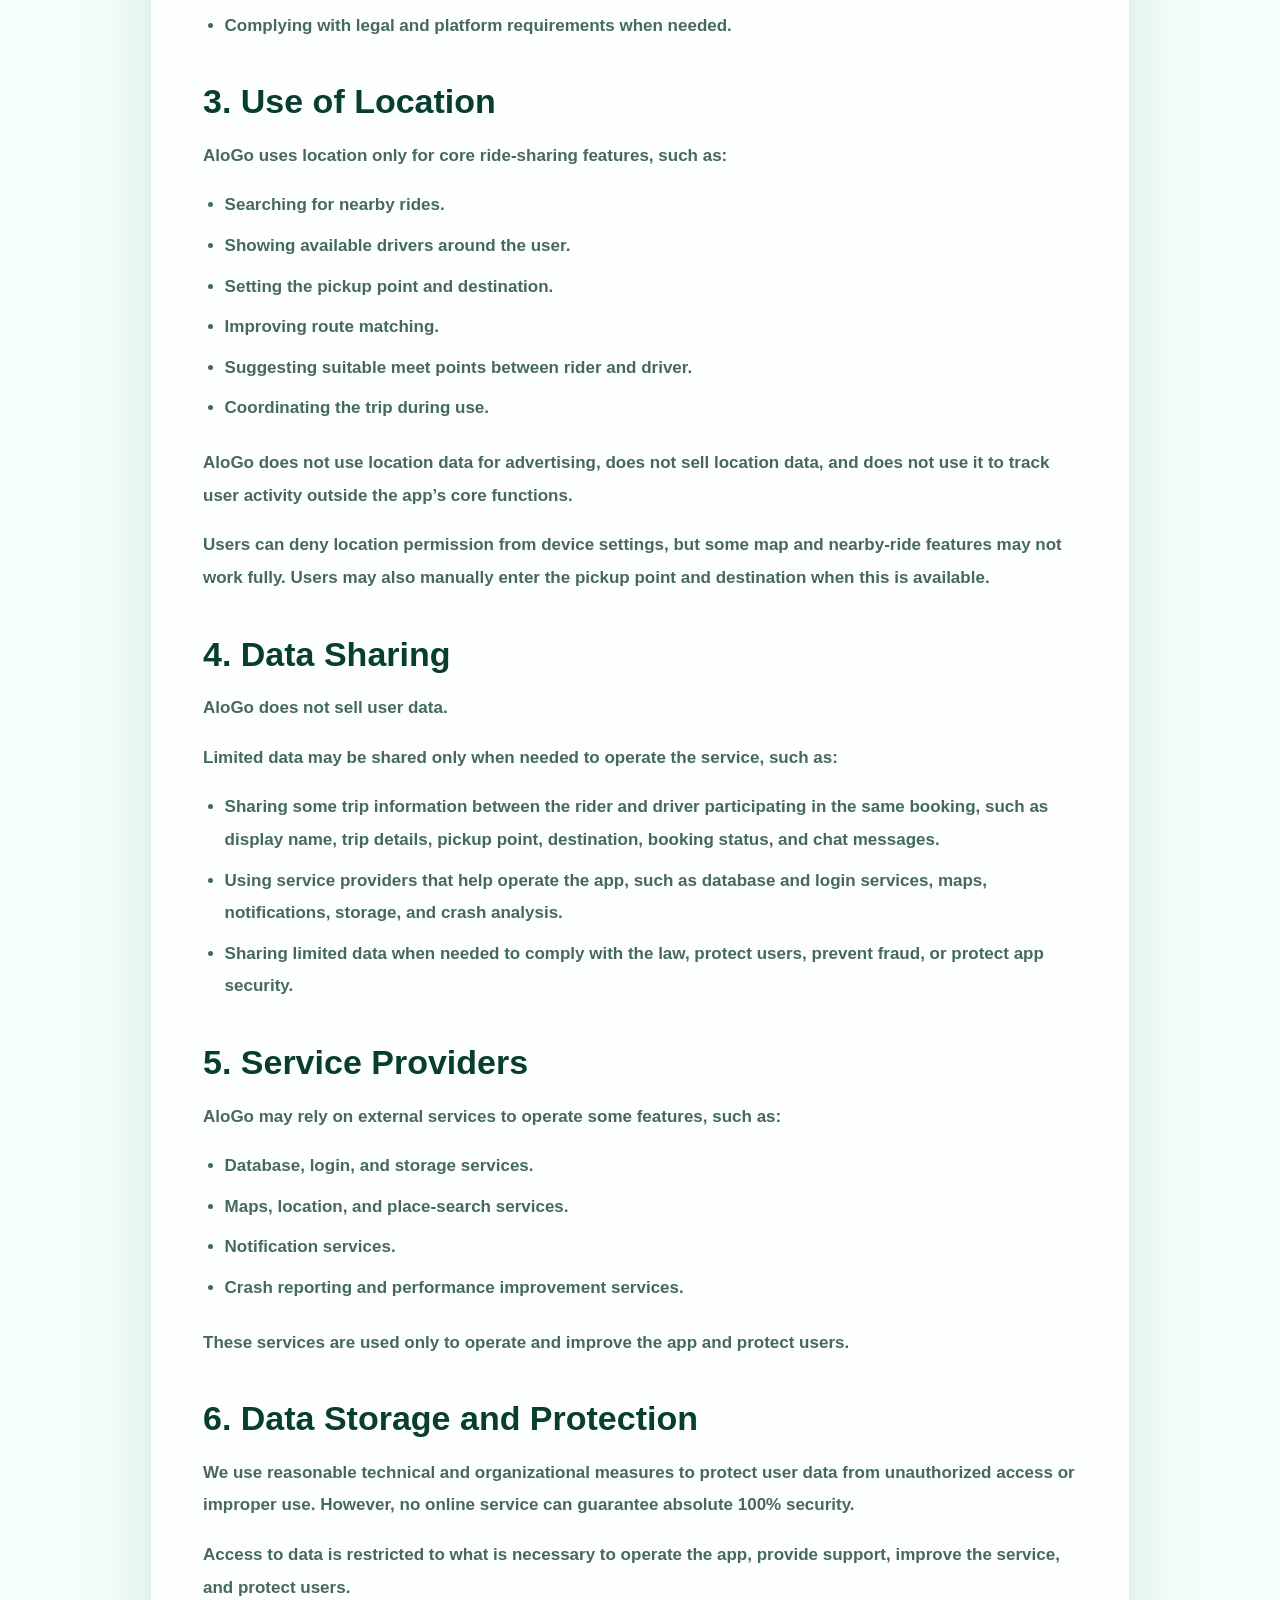
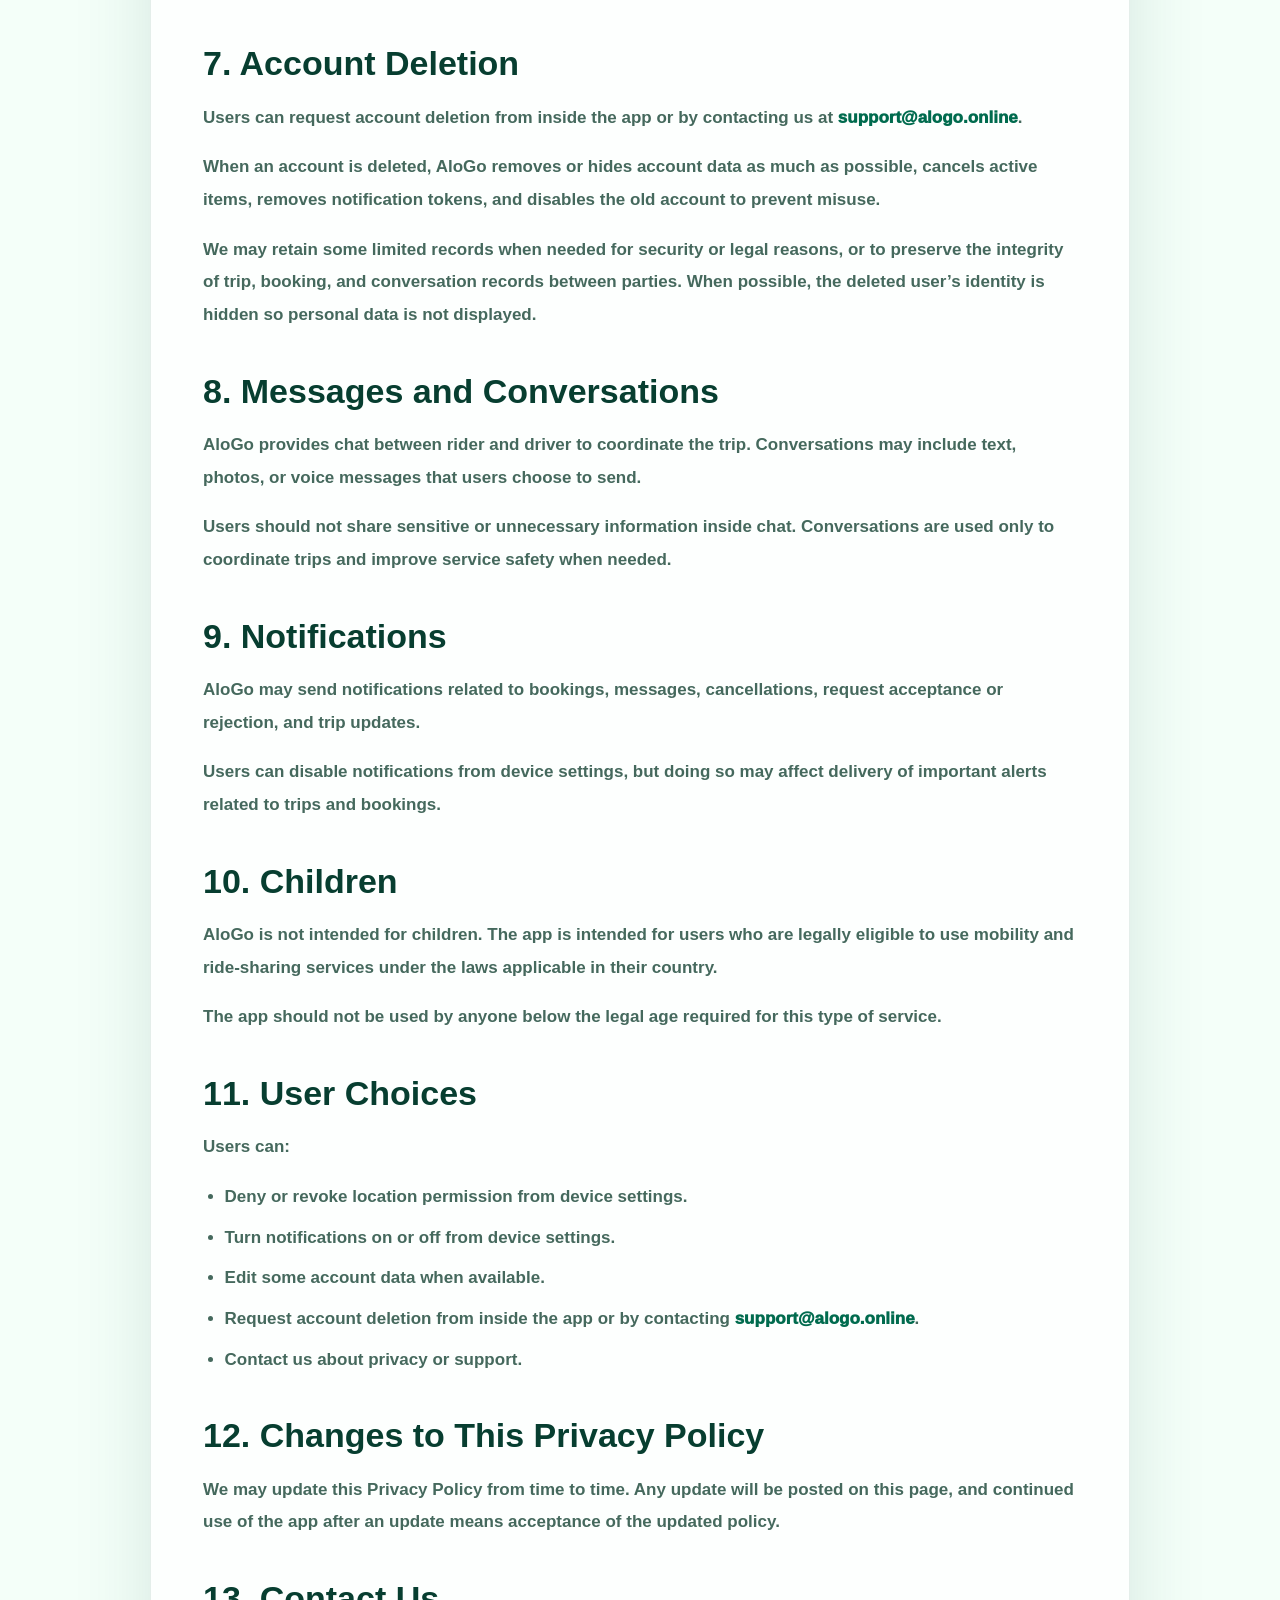
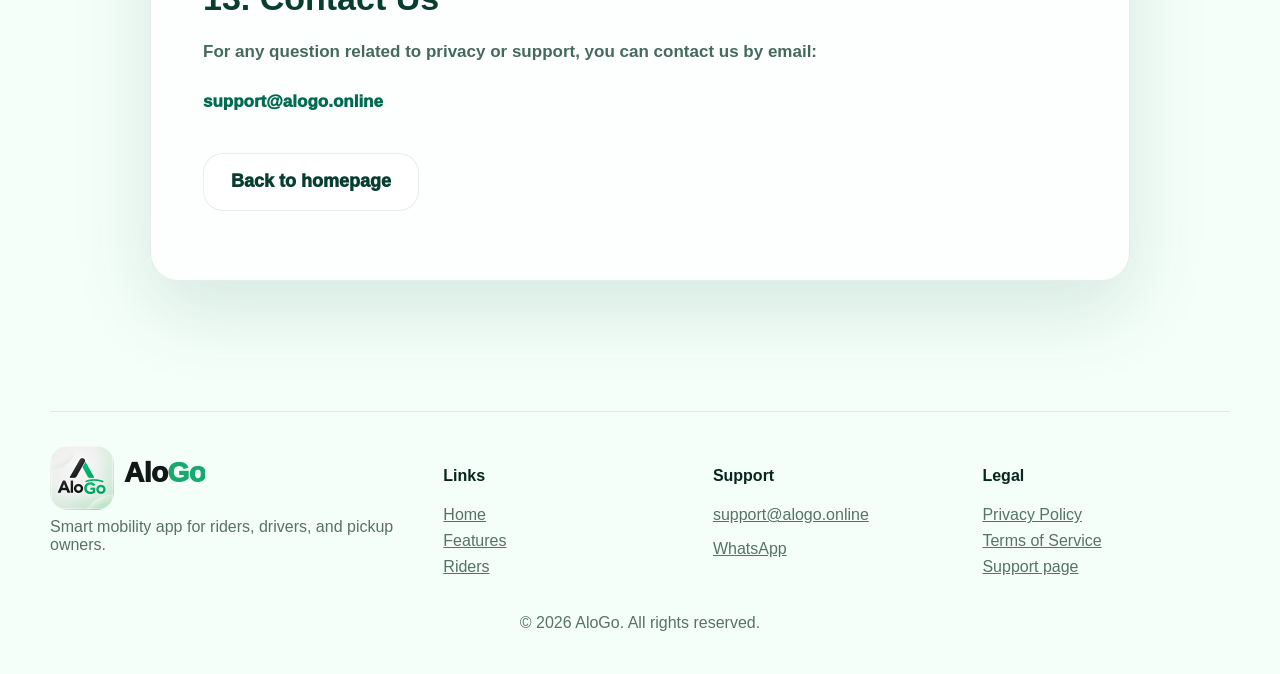
==== commit 941dea14: "Add files via upload" ====
--- a/privacy.html
+++ b/privacy.html
@@ -9,7 +9,7 @@
   <link rel="canonical" href="https://www.alogo.online/privacy.html">
   <link rel="icon" href="favicon.png?v=40">
   <link rel="apple-touch-icon" href="apple-touch-icon.png?v=40">
-  <link rel="stylesheet" href="styles.css?v=40">
+  <link rel="stylesheet" href="styles.css?v=45">
 </head>
 <body>
   <a class="skip" href="#main" data-i18n="skip">تجاوز إلى المحتوى</a>
@@ -24,7 +24,7 @@
   <header class="header">
     <button class="menu" id="menuBtn" aria-label="Menu" aria-expanded="false"><i></i><i></i><i></i></button>
     <a class="brand" href="index.html" aria-label="AloGo">
-      <span class="brand-text" dir="ltr"><span class="alo">Alo</span><span class="go">Go</span></span>
+      <span class="brand-text" dir="ltr">AloGo</span>
       <img src="alogo-icon.png?v=40" alt="AloGo" class="brand-img">
     </a>
     <nav class="nav" id="nav">
@@ -145,13 +145,13 @@
   </main>
 
   <footer class="footer">
-    <div class="footer-brand"><img src="alogo-icon.png?v=40" alt="AloGo"><strong dir="ltr"><span class="alo">Alo</span><span class="go">Go</span></strong><p data-i18n="footer_desc">تطبيق تنقل ذكي للركاب والسائقين وأصحاب البيك أب.</p></div>
+    <div class="footer-brand"><img src="alogo-icon.png?v=40" alt="AloGo"><strong dir="ltr">AloGo</strong><p data-i18n="footer_desc">تطبيق تنقل ذكي للركاب والسائقين وأصحاب البيك أب.</p></div>
     <div><h4 data-i18n="footer_links">روابط</h4><a href="index.html" data-i18n="nav_home">الرئيسية</a><a href="index.html#features" data-i18n="nav_features">المزايا</a><a href="index.html#riders" data-i18n="nav_riders">للركاب</a></div>
     <div><h4 data-i18n="footer_support">الدعم</h4><a href="mailto:support@alogo.online">support@alogo.online</a><a href="https://wa.me/40799989477">WhatsApp</a></div>
     <div><h4 data-i18n="footer_legal">قانوني</h4><a href="privacy.html" data-i18n="privacy">سياسة الخصوصية</a><a href="terms.html" data-i18n="terms">شروط الخدمة</a><a href="support.html" data-i18n="support_page">صفحة الدعم</a></div>
     <p class="copyright" data-i18n="copyright">© 2026 AloGo. جميع الحقوق محفوظة.</p>
   </footer>
 
-  <script src="script.js?v=44"></script>
+  <script src="script.js?v=45"></script>
 </body>
 </html>
--- a/styles.css
+++ b/styles.css
@@ -324,4 +324,25 @@
 .policy-updated{color:var(--green2)!important;font-weight:1000!important;margin-bottom:24px!important}
 .policy-back{margin-top:34px!important}
 .policy-back .btn{color:#073e30;text-decoration:none}
-@media (max-width:520px){.policy-section{padding-top:38px}.policy-card{border-radius:24px;padding:22px}.policy-card p,.policy-card li{font-size:16px;line-height:1.85}.policy-card h2{margin-top:30px}}+@media (max-width:520px){.policy-section{padding-top:38px}.policy-card{border-radius:24px;padding:22px}.policy-card p,.policy-card li{font-size:16px;line-height:1.85}.policy-card h2{margin-top:30px}}
+
+/* V45 — SEO-safe AloGo wordmark + RTL-safe phone numbers.
+   Keeps the visual brand while exposing one exact text token: AloGo. */
+.brand-text,
+.hero .wordmark,
+.footer-brand strong{
+  direction:ltr;
+  unicode-bidi:isolate;
+  white-space:nowrap;
+  background:linear-gradient(90deg,#101717 0 56%,#18a96f 56% 100%);
+  -webkit-background-clip:text;
+  background-clip:text;
+  color:transparent !important;
+  -webkit-text-fill-color:transparent;
+}
+.phone-link,
+a[href*="wa.me/40799989477"]{
+  direction:ltr;
+  unicode-bidi:isolate;
+  display:inline-block;
+}
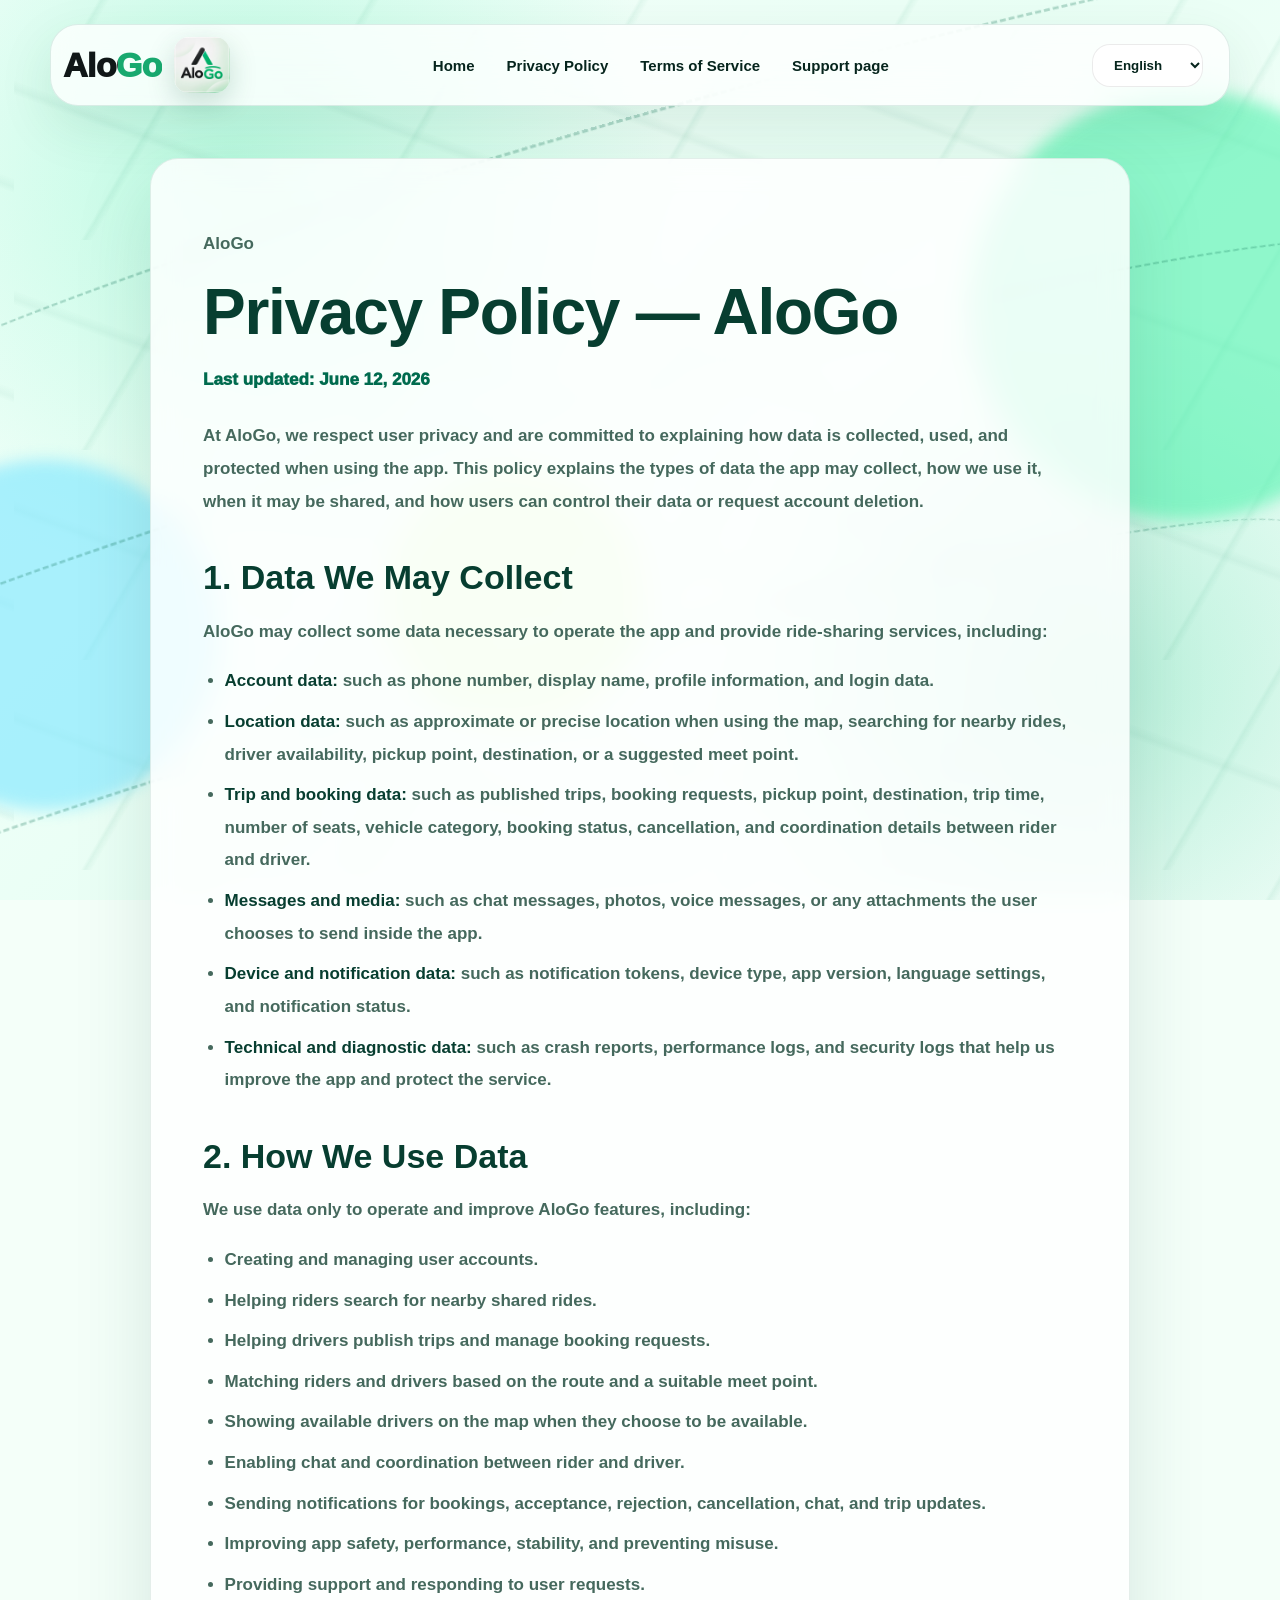
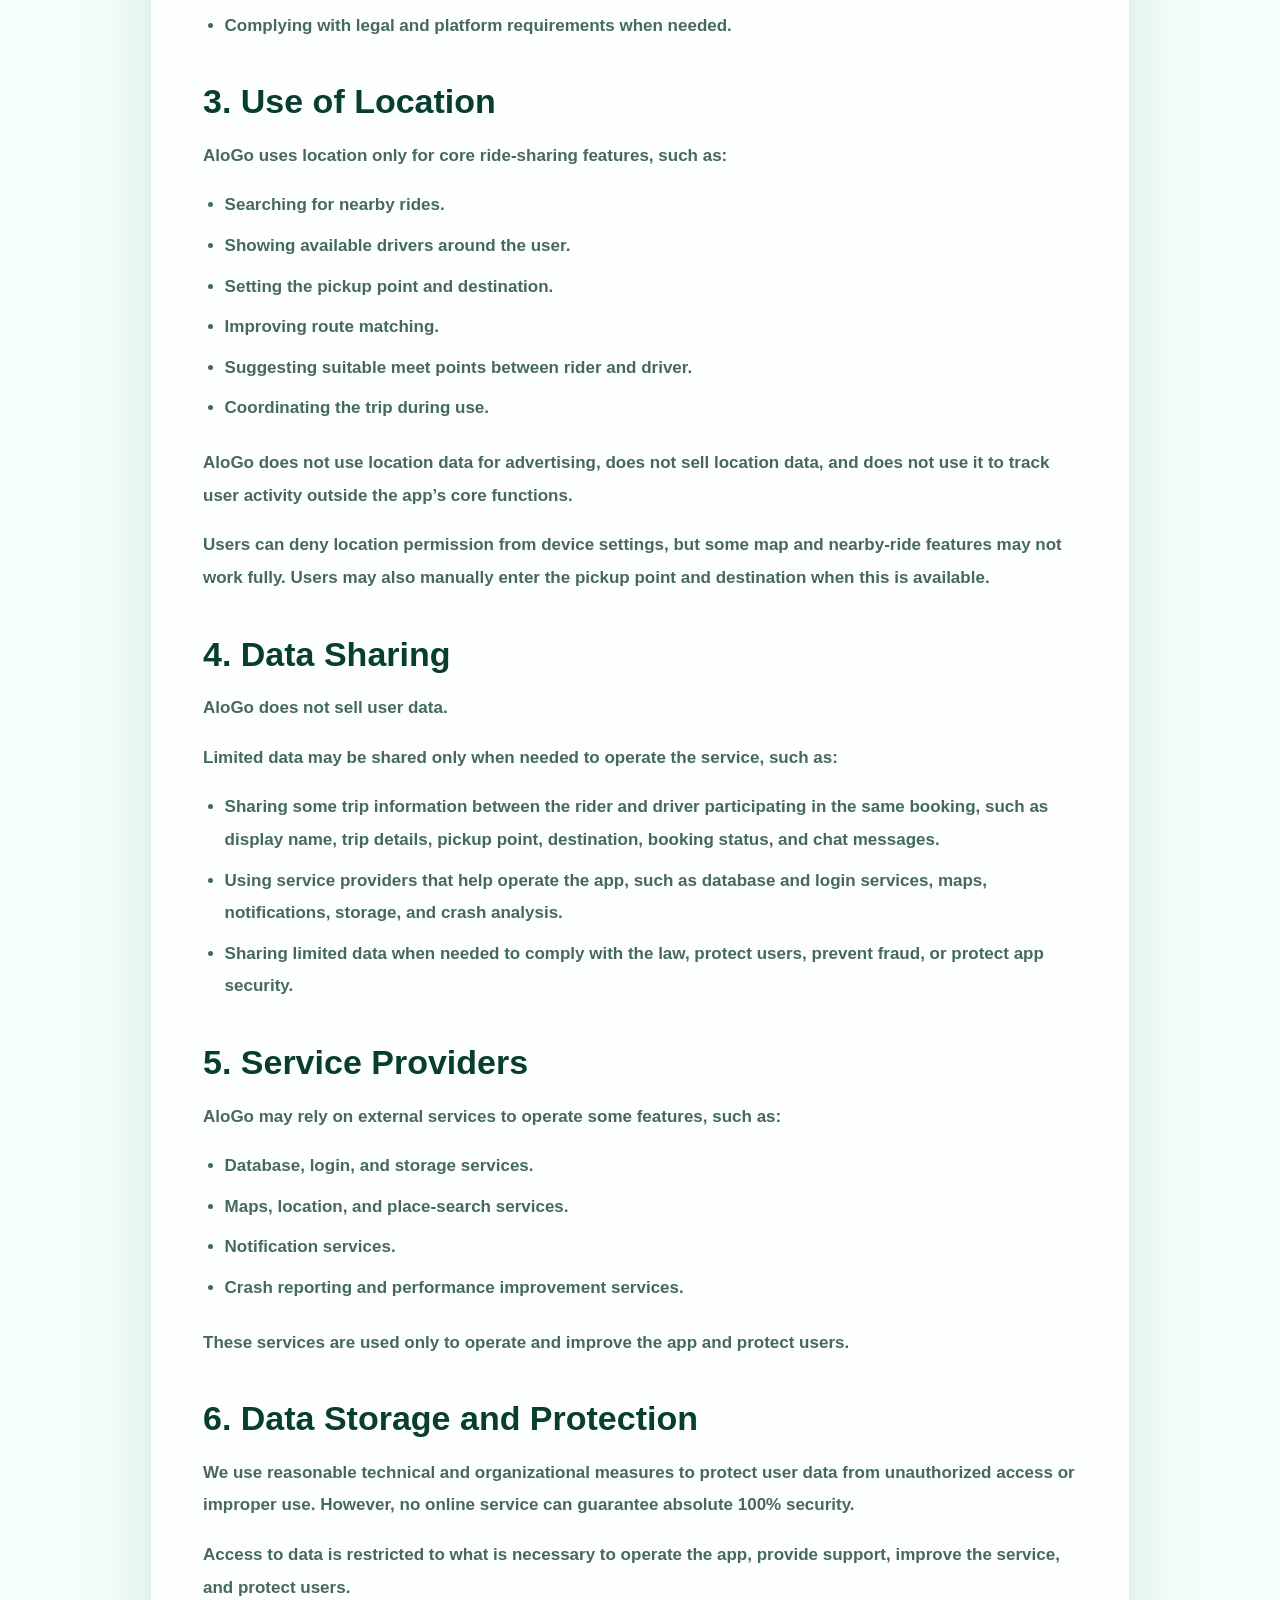
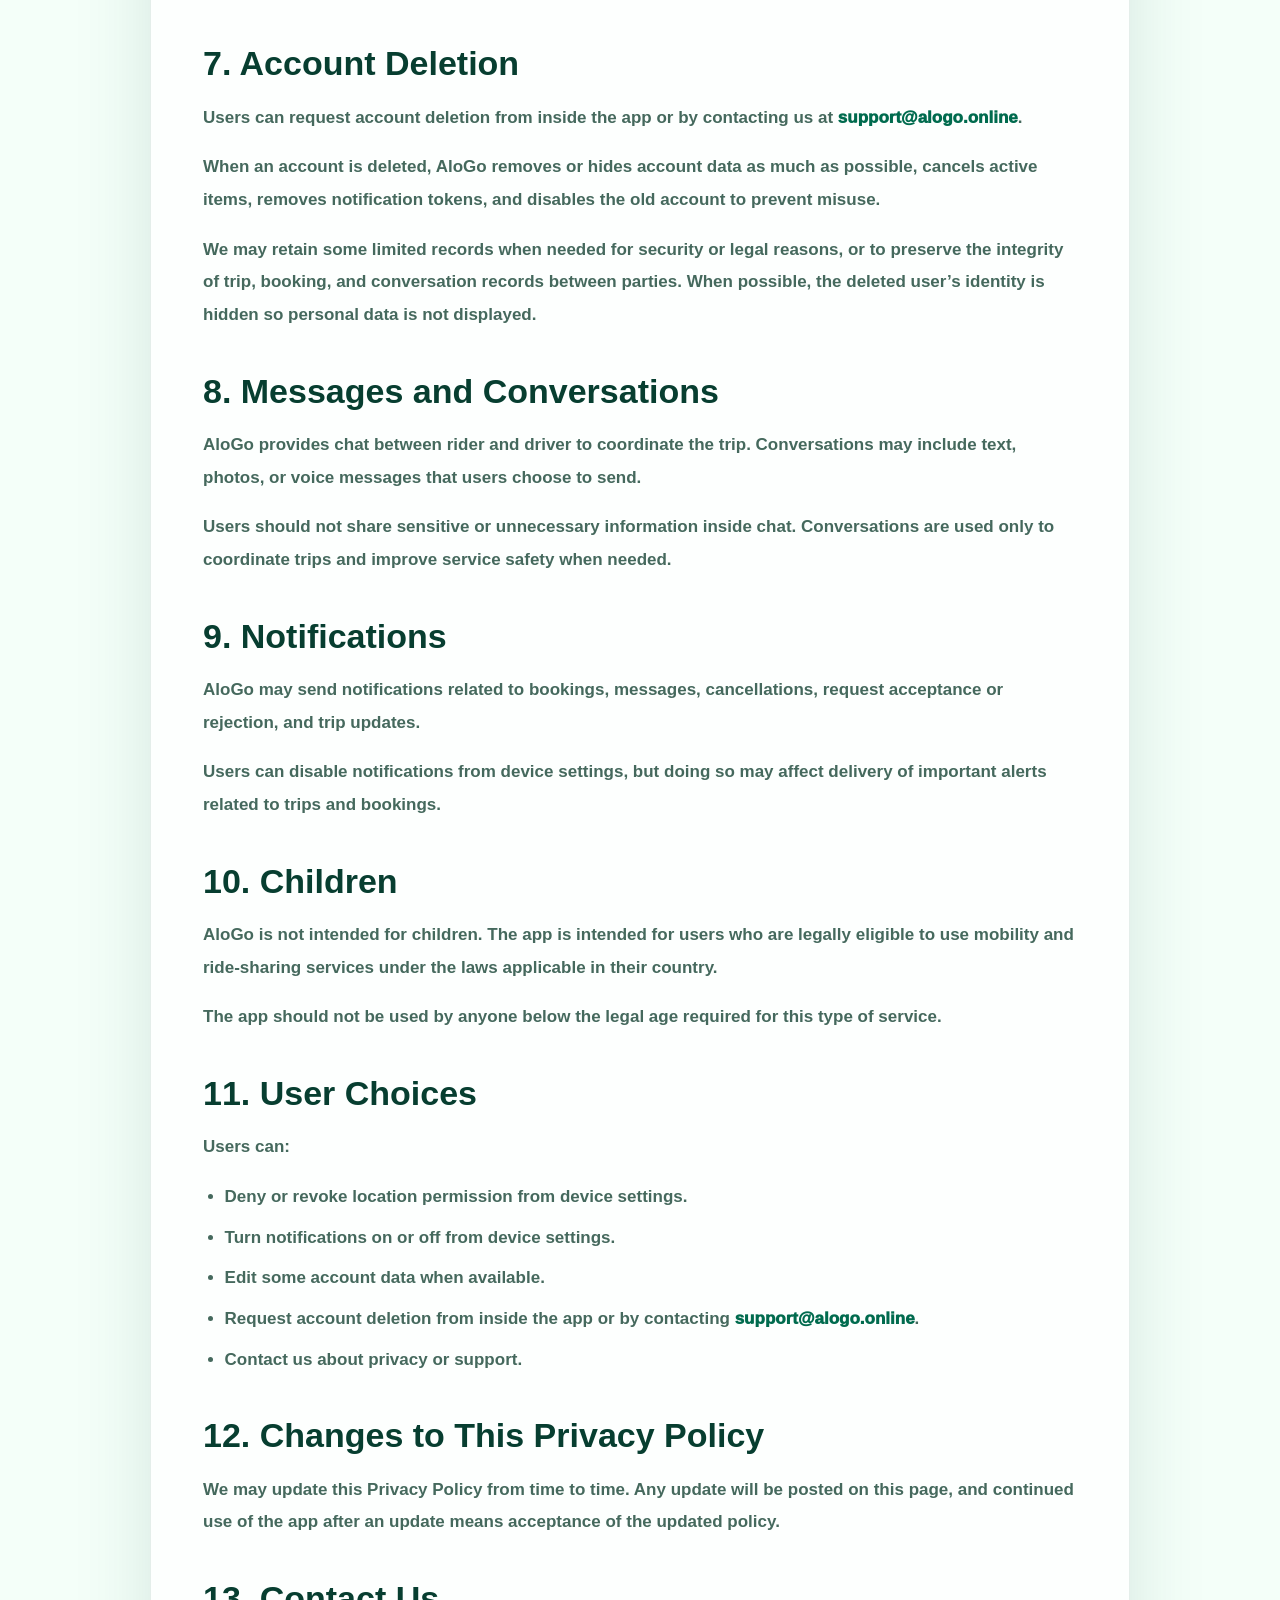
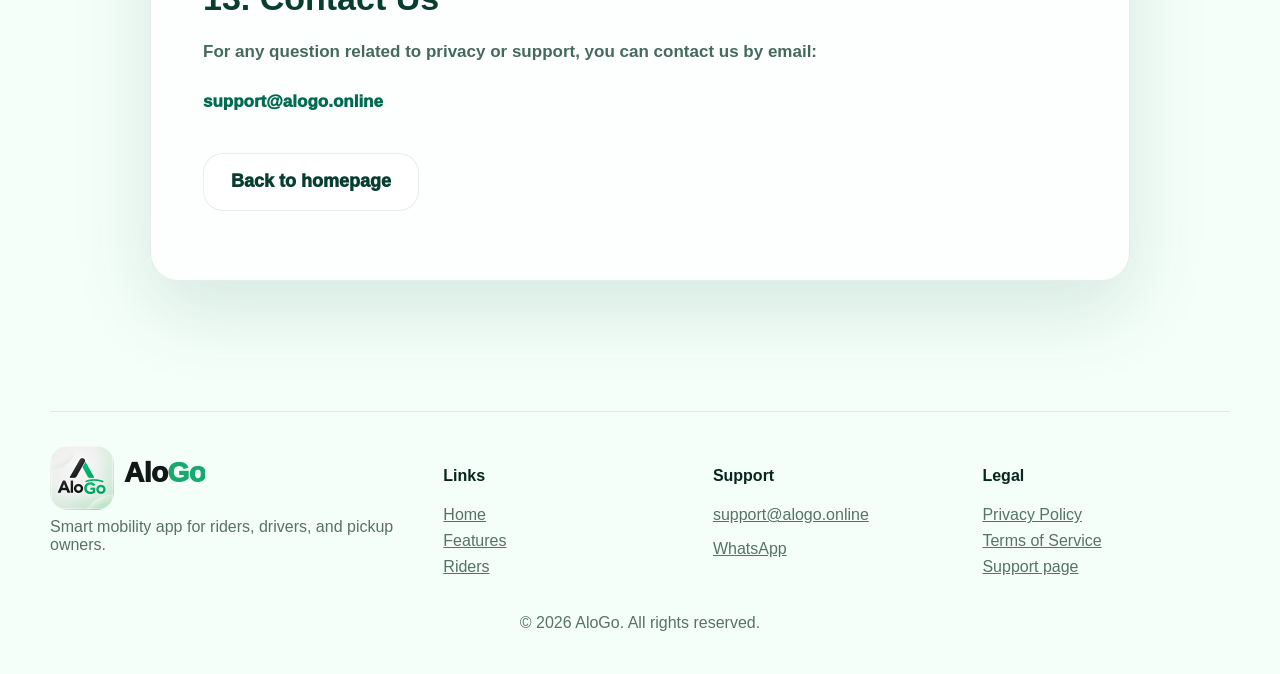
==== commit e1aab467: "Add files via upload" ====
--- a/privacy.html
+++ b/privacy.html
@@ -9,7 +9,7 @@
   <link rel="canonical" href="https://www.alogo.online/privacy.html">
   <link rel="icon" href="favicon.png?v=40">
   <link rel="apple-touch-icon" href="apple-touch-icon.png?v=40">
-  <link rel="stylesheet" href="styles.css?v=45">
+  <link rel="stylesheet" href="styles.css?v=47">
 </head>
 <body>
   <a class="skip" href="#main" data-i18n="skip">تجاوز إلى المحتوى</a>
@@ -152,6 +152,6 @@
     <p class="copyright" data-i18n="copyright">© 2026 AloGo. جميع الحقوق محفوظة.</p>
   </footer>
 
-  <script src="script.js?v=45"></script>
+  <script src="script.js?v=46"></script>
 </body>
 </html>
--- a/styles.css
+++ b/styles.css
@@ -326,7 +326,7 @@
 .policy-back .btn{color:#073e30;text-decoration:none}
 @media (max-width:520px){.policy-section{padding-top:38px}.policy-card{border-radius:24px;padding:22px}.policy-card p,.policy-card li{font-size:16px;line-height:1.85}.policy-card h2{margin-top:30px}}
 
-/* V45 — SEO-safe AloGo wordmark + RTL-safe phone numbers.
+/* V46 — final SEO-safe AloGo wordmark + RTL-safe phone numbers.
    Keeps the visual brand while exposing one exact text token: AloGo. */
 .brand-text,
 .hero .wordmark,
@@ -346,3 +346,83 @@
   unicode-bidi:isolate;
   display:inline-block;
 }
+
+
+/* V47 — precise legal-page mobile header fix.
+   Reason: legal pages do not have the menu/language columns, so the standard mobile grid could squeeze the AloGo brand into a 52px column.
+   This only affects .legal-header pages and keeps homepage design untouched. */
+.legal-header{
+  grid-template-columns:auto minmax(0,1fr) !important;
+  align-items:center;
+}
+.legal-header .brand{
+  justify-self:end;
+  min-width:0;
+  max-width:100%;
+}
+.legal-header .nav,
+.legal-header .legal-nav{
+  position:static !important;
+  display:flex !important;
+  flex-direction:row !important;
+  flex-wrap:wrap;
+  align-items:center;
+  justify-content:center;
+  gap:10px;
+  width:auto;
+  max-height:none;
+  overflow:visible;
+  padding:0 !important;
+  background:transparent !important;
+  border:0 !important;
+  box-shadow:none !important;
+  -webkit-backdrop-filter:none !important;
+  backdrop-filter:none !important;
+}
+.legal-header .nav a{
+  white-space:nowrap;
+}
+@media (max-width:700px){
+  .legal-header{
+    grid-template-columns:1fr !important;
+    justify-items:center;
+    gap:10px;
+    padding:12px !important;
+    width:calc(100% - 18px);
+  }
+  .legal-header .brand{
+    justify-self:center;
+    display:flex;
+    max-width:100%;
+  }
+  .legal-header .brand-text{
+    display:inline-flex !important;
+    font-size:26px !important;
+    min-width:auto !important;
+  }
+  .legal-header .brand-img{
+    width:46px !important;
+    height:46px !important;
+    flex:0 0 46px !important;
+    border-radius:13px;
+  }
+  .legal-header .nav,
+  .legal-header .legal-nav{
+    width:100%;
+    justify-content:center;
+    gap:8px;
+  }
+  .legal-header .nav a{
+    font-size:14px !important;
+    line-height:1.2;
+    padding:9px 11px !important;
+    border-radius:14px;
+    background:rgba(255,255,255,.74);
+    border:1px solid rgba(7,92,65,.08);
+  }
+}
+@media (max-width:370px){
+  .legal-header .brand-text{font-size:23px !important}
+  .legal-header .brand-img{width:42px !important;height:42px !important;flex-basis:42px !important}
+  .legal-header .nav a{font-size:13px !important;padding:8px 9px !important}
+}
